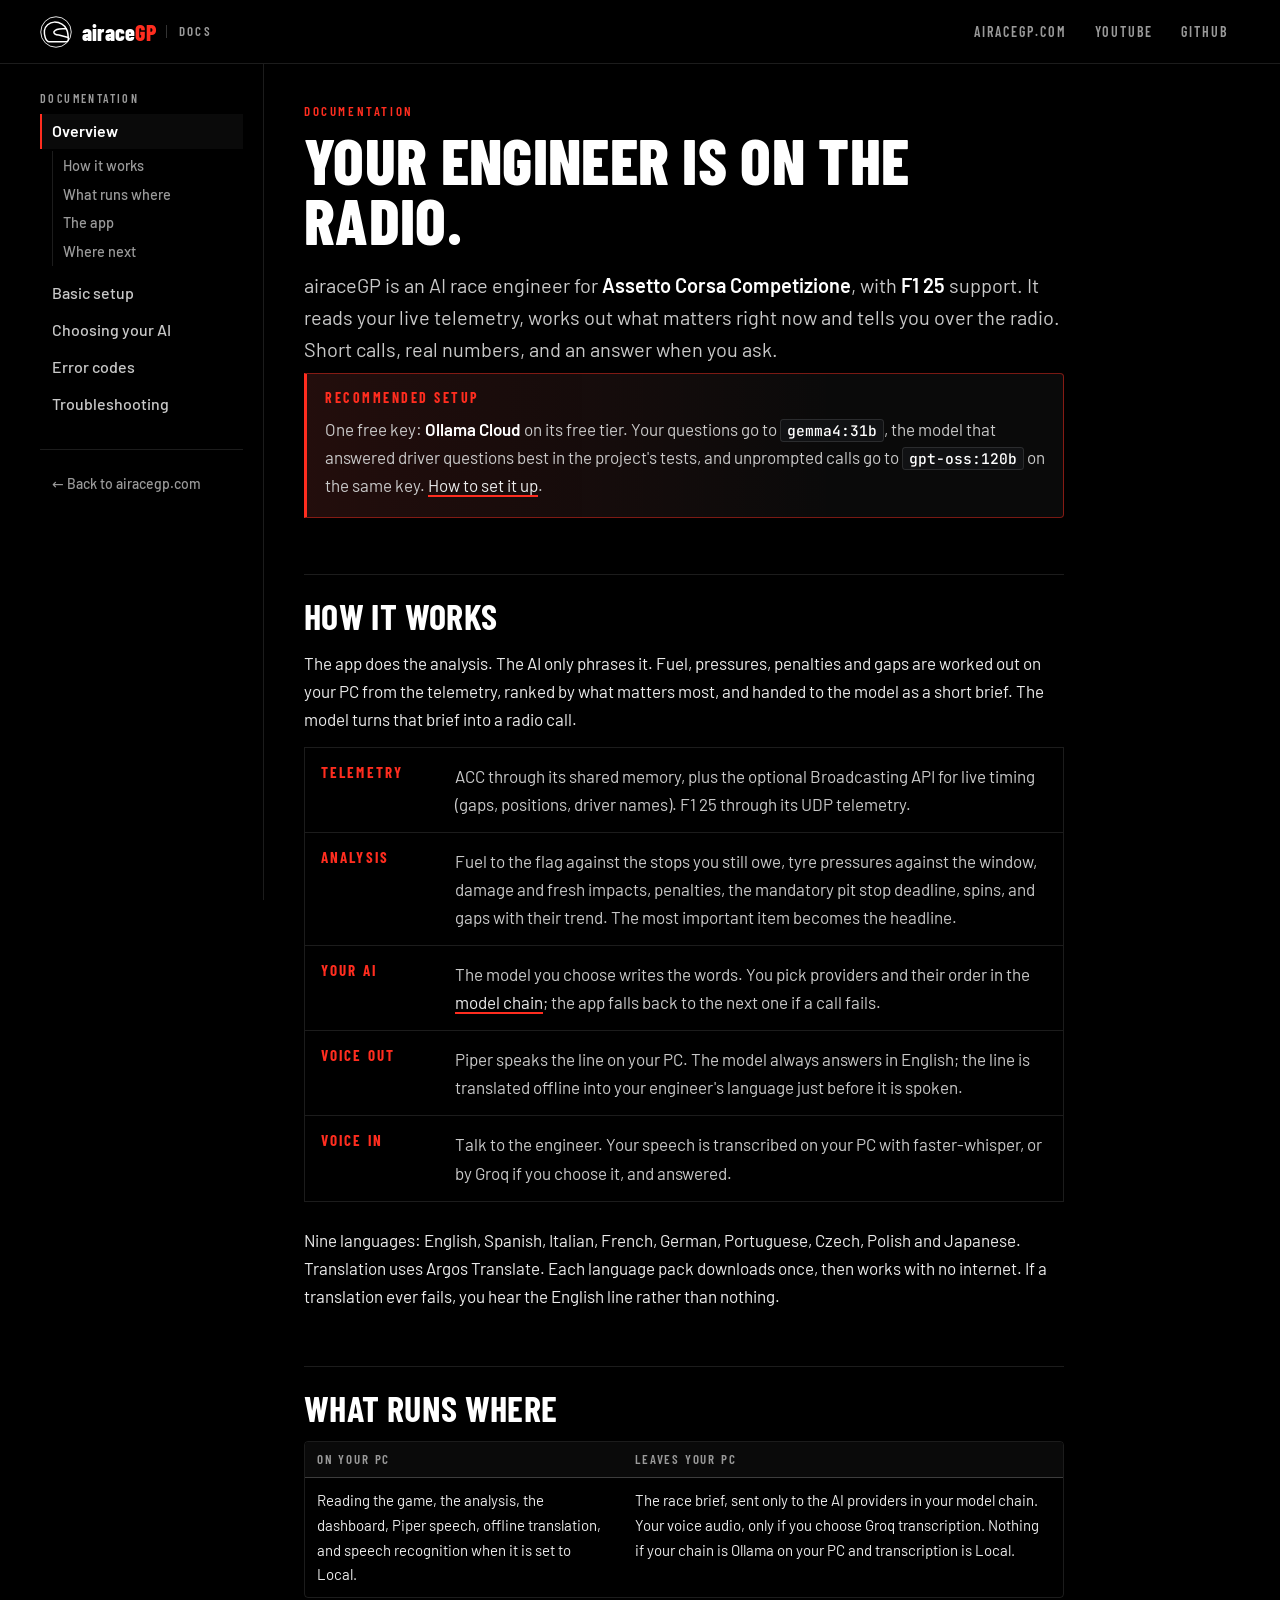
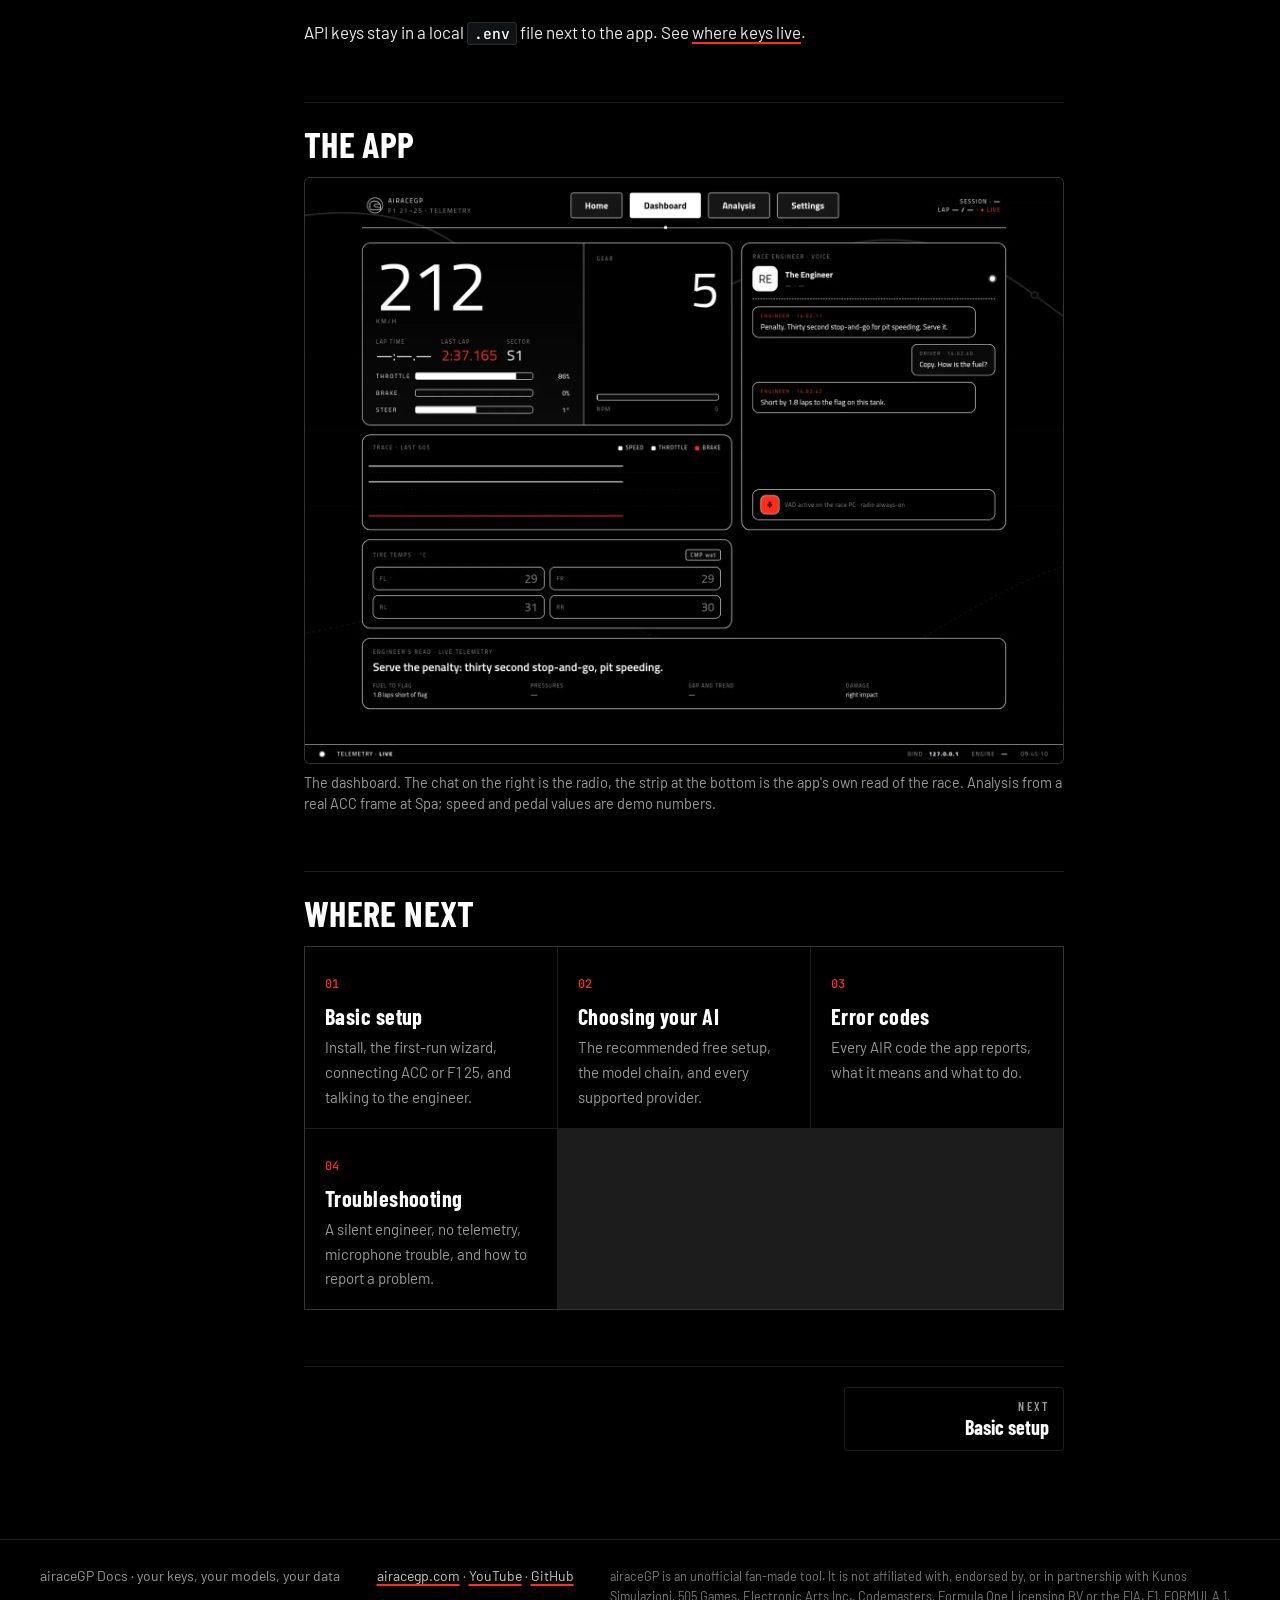
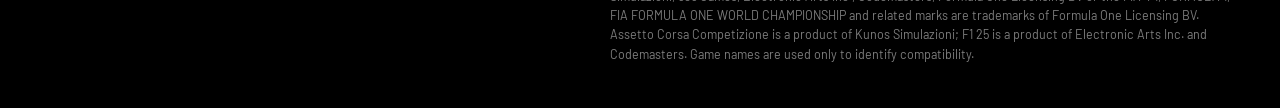
==== index.html @ 5d8c41ca "Docs v1: setup, choosing your AI, error codes, troubleshooting Replaces the 'docs are coming' placeh" ====
<!DOCTYPE html>
<html lang="en">
<head>
<meta charset="UTF-8" />
<meta name="viewport" content="width=device-width, initial-scale=1" />
<title>airaceGP Docs · Your AI race engineer</title>
<meta name="description" content="Documentation for airaceGP, the AI race engineer for Assetto Corsa Competizione and F1 25: setup, choosing your AI, error codes and troubleshooting." />
<link rel="canonical" href="https://docs.airacegp.com/" />
<meta name="theme-color" content="#000000" />
<meta property="og:type" content="website" />
<meta property="og:site_name" content="airaceGP Docs" />
<meta property="og:title" content="airaceGP Docs · Your AI race engineer" />
<meta property="og:description" content="Documentation for airaceGP, the AI race engineer for Assetto Corsa Competizione and F1 25: setup, choosing your AI, error codes and troubleshooting." />
<meta property="og:url" content="https://docs.airacegp.com/" />
<meta property="og:image" content="https://docs.airacegp.com/og-image.png" />
<meta name="twitter:card" content="summary_large_image" />
<link rel="icon" type="image/svg+xml" href="favicon.svg" />
<link rel="icon" type="image/png" sizes="48x48" href="favicon-48.png" />
<link rel="icon" href="favicon.ico" sizes="any" />
<link rel="apple-touch-icon" href="apple-touch-icon.png" />
<link rel="preload" href="fonts/barlow-400.woff2" as="font" type="font/woff2" crossorigin />
<link rel="preload" href="fonts/barlow-condensed-800.woff2" as="font" type="font/woff2" crossorigin />
<link rel="stylesheet" href="assets/docs.css" />
</head>
<body>
<a class="skip" href="#main">Skip to content</a>
<header class="top">
  <div class="top-in">
    <a class="brand" href="./" aria-label="airaceGP Docs, overview">
      <svg viewBox="0 0 512 512" aria-hidden="true" focusable="false">
        <circle cx="256" cy="256" r="244" fill="#000" stroke="#fff" stroke-width="14"/>
        <g fill="none" stroke="#fff" stroke-width="24" stroke-linecap="round" stroke-linejoin="round">
          <path d="M146,410 L420,410 C452,410 458,380 452,345 C448,300 446,240 419,205 C400,150 320,96 228,98 C150,100 78,160 70,235 C64,300 90,410 146,410 Z"/>
          <path d="M419,205 C360,200 250,200 224,250 C214,275 240,300 300,305 L452,345"/>
        </g>
      </svg>
      <span class="brand-name">airace<span>GP</span></span>
      <span class="brand-seg">Docs</span>
    </a>
    <nav class="top-links" aria-label="Site">
      <a href="https://airacegp.com/">airacegp.com</a>
      <a href="https://www.youtube.com/@pmech-yt">YouTube</a>
      <a href="https://github.com/nothing-gpu">GitHub</a>
    </nav>
    <button class="menu-btn" id="nav-toggle" type="button" aria-controls="side" aria-expanded="false">Menu</button>
  </div>
</header>

<div class="shell">
  <aside class="side" id="side">
    <nav aria-label="Documentation">
      <p class="side-label">Documentation</p>
      <ol>
        <li><a href="./" aria-current="page">Overview</a>
          <ol class="sub">
            <li><a href="#how-it-works">How it works</a></li>
            <li><a href="#what-runs-where">What runs where</a></li>
            <li><a href="#the-app">The app</a></li>
            <li><a href="#next">Where next</a></li>
          </ol>
        </li>
        <li><a href="setup.html">Basic setup</a></li>
        <li><a href="ai.html">Choosing your AI</a></li>
        <li><a href="errors.html">Error codes</a></li>
        <li><a href="troubleshooting.html">Troubleshooting</a></li>
      </ol>
    </nav>
    <div class="side-foot">
      <a href="https://airacegp.com/">&larr; Back to airacegp.com</a>
    </div>
  </aside>

  <main id="main">
  <article class="doc">

  <p class="kicker">Documentation</p>
  <h1>Your engineer is on the radio.</h1>
  <p class="lead">airaceGP is an AI race engineer for <strong>Assetto Corsa Competizione</strong>, with
  <strong>F1 25</strong> support. It reads your live telemetry, works out what matters right now and tells
  you over the radio. Short calls, real numbers, and an answer when you ask.</p>

  <div class="callout rec">
    <p class="callout-title">Recommended setup</p>
    <p>One free key: <strong>Ollama Cloud</strong> on its free tier. Your questions go to
    <code>gemma4:31b</code>, the model that answered driver questions best in the project's tests, and
    unprompted calls go to <code>gpt-oss:120b</code> on the same key.
    <a href="ai.html#recommended-setup">How to set it up</a>.</p>
  </div>

  <h2 id="how-it-works">How it works <a class="h-anchor" href="#how-it-works" aria-label="Link to this section">#</a></h2>
  <p>The app does the analysis. The AI only phrases it. Fuel, pressures, penalties and gaps are worked
  out on your PC from the telemetry, ranked by what matters most, and handed to the model as a short
  brief. The model turns that brief into a radio call.</p>
  <ol class="flow">
    <li><span class="k">Telemetry</span><p>ACC through its shared memory, plus the optional Broadcasting API
    for live timing (gaps, positions, driver names). F1 25 through its UDP telemetry.</p></li>
    <li><span class="k">Analysis</span><p>Fuel to the flag against the stops you still owe, tyre pressures
    against the window, damage and fresh impacts, penalties, the mandatory pit stop deadline, spins, and
    gaps with their trend. The most important item becomes the headline.</p></li>
    <li><span class="k">Your AI</span><p>The model you choose writes the words. You pick providers and their
    order in the <a href="ai.html#model-chain">model chain</a>; the app falls back to the next one if a call
    fails.</p></li>
    <li><span class="k">Voice out</span><p>Piper speaks the line on your PC. The model always answers in
    English; the line is translated offline into your engineer's language just before it is spoken.</p></li>
    <li><span class="k">Voice in</span><p>Talk to the engineer. Your speech is transcribed on your PC with
    faster-whisper, or by Groq if you choose it, and answered.</p></li>
  </ol>
  <p>Nine languages: English, Spanish, Italian, French, German, Portuguese, Czech, Polish and Japanese.
  Translation uses Argos Translate. Each language pack downloads once, then works with no internet. If a
  translation ever fails, you hear the English line rather than nothing.</p>

  <h2 id="what-runs-where">What runs where <a class="h-anchor" href="#what-runs-where" aria-label="Link to this section">#</a></h2>
  <div class="table-wrap"><table>
    <thead><tr><th>On your PC</th><th>Leaves your PC</th></tr></thead>
    <tbody><tr>
      <td>Reading the game, the analysis, the dashboard, Piper speech, offline translation, and speech
      recognition when it is set to Local.</td>
      <td>The race brief, sent only to the AI providers in your model chain. Your voice audio, only if you
      choose Groq transcription. Nothing if your chain is Ollama on your PC and transcription is Local.</td>
    </tr></tbody>
  </table></div>
  <p>API keys stay in a local <code>.env</code> file next to the app. See
  <a href="ai.html#keys">where keys live</a>.</p>

  <h2 id="the-app">The app <a class="h-anchor" href="#the-app" aria-label="Link to this section">#</a></h2>
  <figure>
    <img src="img/dashboard.webp" width="1600" height="1234" loading="lazy"
      alt="The airaceGP dashboard during an ACC race: speed 212 km/h in gear 5, last lap 2:37.165, tyre core temperatures on wet tyres, the engineer's chat with a penalty call and a fuel answer, and the Engineer's read strip: serve the penalty, 1.8 laps short of fuel to the flag, a right-side impact." />
    <figcaption>The dashboard. The chat on the right is the radio, the strip at the bottom is the app's own
    read of the race. Analysis from a real ACC frame at Spa; speed and pedal values are demo numbers.</figcaption>
  </figure>

  <h2 id="next">Where next <a class="h-anchor" href="#next" aria-label="Link to this section">#</a></h2>
  <div class="cards">
    <a class="card" href="setup.html"><span class="n">01</span><h3>Basic setup</h3><p>Install, the first-run wizard, connecting ACC or F1 25, and talking to the engineer.</p></a>
    <a class="card" href="ai.html"><span class="n">02</span><h3>Choosing your AI</h3><p>The recommended free setup, the model chain, and every supported provider.</p></a>
    <a class="card" href="errors.html"><span class="n">03</span><h3>Error codes</h3><p>Every AIR code the app reports, what it means and what to do.</p></a>
    <a class="card" href="troubleshooting.html"><span class="n">04</span><h3>Troubleshooting</h3><p>A silent engineer, no telemetry, microphone trouble, and how to report a problem.</p></a>
  </div>

  <nav class="pager" aria-label="Previous and next page">
    <a class="next" href="setup.html"><span class="d">Next</span><span class="t">Basic setup</span></a>
  </nav>
  </article>
  </main>
</div>

<footer class="foot">
  <div class="foot-in">
    <span>airaceGP Docs &middot; your keys, your models, your data</span>
    <span><a href="https://airacegp.com/">airacegp.com</a> &middot; <a href="https://www.youtube.com/@pmech-yt">YouTube</a> &middot; <a href="https://github.com/nothing-gpu">GitHub</a></span>
    <p class="legal">airaceGP is an unofficial fan-made tool. It is not affiliated with, endorsed by, or in partnership with
    Kunos Simulazioni, 505 Games, Electronic Arts Inc., Codemasters, Formula One Licensing BV or the FIA.
    F1, FORMULA 1, FIA FORMULA ONE WORLD CHAMPIONSHIP and related marks are trademarks of Formula One Licensing BV.
    Assetto Corsa Competizione is a product of Kunos Simulazioni; F1 25 is a product of Electronic Arts Inc. and Codemasters.
    Game names are used only to identify compatibility.</p>
  </div>
</footer>
<script src="assets/docs.js" defer></script>
</body>
</html>
---- assets/docs.css ----
/* airaceGP docs. OLED black, hairline panels, one racing red. */
/* Self-hosted (SIL OFL 1.1, licences in /fonts): no third-party requests. */
@font-face{font-family:"Barlow";font-style:normal;font-weight:400;font-display:swap;src:url(../fonts/barlow-400.woff2) format("woff2")}
@font-face{font-family:"Barlow";font-style:normal;font-weight:500;font-display:swap;src:url(../fonts/barlow-500.woff2) format("woff2")}
@font-face{font-family:"Barlow";font-style:normal;font-weight:600;font-display:swap;src:url(../fonts/barlow-600.woff2) format("woff2")}
@font-face{font-family:"Barlow Condensed";font-style:normal;font-weight:500;font-display:swap;src:url(../fonts/barlow-condensed-500.woff2) format("woff2")}
@font-face{font-family:"Barlow Condensed";font-style:normal;font-weight:600;font-display:swap;src:url(../fonts/barlow-condensed-600.woff2) format("woff2")}
@font-face{font-family:"Barlow Condensed";font-style:normal;font-weight:700;font-display:swap;src:url(../fonts/barlow-condensed-700.woff2) format("woff2")}
@font-face{font-family:"Barlow Condensed";font-style:normal;font-weight:800;font-display:swap;src:url(../fonts/barlow-condensed-800.woff2) format("woff2")}
@font-face{font-family:"JetBrains Mono";font-style:normal;font-weight:400 700;font-display:swap;src:url(../fonts/jetbrains-mono.woff2) format("woff2")}
:root{
  --bg:#000;
  --panel:#0a0a0a;
  --panel-2:#111214;
  --line:rgba(255,255,255,.11);
  --line-2:rgba(255,255,255,.2);
  --text:#ececec;
  --soft:#c9c9c9;
  --muted:#9a9a9a;
  --red:#ff2d1f;
  --red-soft:rgba(255,45,31,.1);
  --amber:#ffb020;
  --info:#8fb8ff;
  --disp:"Barlow Condensed","Arial Narrow",system-ui,sans-serif;
  --body:"Barlow",system-ui,-apple-system,"Segoe UI",sans-serif;
  --mono:"JetBrains Mono",ui-monospace,"SFMono-Regular",Consolas,monospace;
  --head:64px;
  --side:264px;
  --gutter:clamp(16px,4vw,40px);
  --measure:760px;
}
*,*::before,*::after{box-sizing:border-box}
*{margin:0;padding:0}
html{scroll-padding-top:calc(var(--head) + 16px);-webkit-text-size-adjust:100%}
body{background:var(--bg);color:var(--text);font:400 17px/1.65 var(--body);-webkit-font-smoothing:antialiased;min-height:100dvh;display:flex;flex-direction:column}
img,svg{display:block;max-width:100%}
a{color:var(--text);text-decoration-color:var(--red);text-decoration-thickness:1.5px;text-underline-offset:3px}
a:hover{color:#fff;text-decoration-color:#fff}
:where(a,button,summary,[tabindex]):focus-visible{outline:2px solid var(--red);outline-offset:3px;border-radius:2px}
.skip{position:absolute;left:12px;top:-80px;z-index:100;background:var(--red);color:#000;padding:10px 14px;font:700 14px var(--body);text-decoration:none}
.skip:focus{top:12px}

/* ---------- header ---------- */
.top{position:sticky;top:0;z-index:50;height:var(--head);background:rgba(0,0,0,.92);backdrop-filter:blur(8px);border-bottom:1px solid var(--line)}
.top-in{height:100%;display:flex;align-items:center;gap:16px;padding:0 var(--gutter)}
.brand{display:flex;align-items:center;gap:10px;text-decoration:none;color:#fff;flex:none}
.brand svg{width:32px;height:32px}
.brand-name{font:800 22px/1 var(--disp);letter-spacing:.01em}
.brand-name span{color:var(--red)}
.brand-seg{font:600 13px/1 var(--disp);letter-spacing:.18em;text-transform:uppercase;color:var(--muted);padding-left:12px;border-left:1px solid var(--line-2)}
.top-links{margin-left:auto;display:flex;align-items:center;gap:4px}
.top-links a{font:600 14px/1 var(--disp);letter-spacing:.14em;text-transform:uppercase;text-decoration:none;color:var(--muted);padding:10px 12px}
.top-links a:hover{color:#fff}
.menu-btn{display:none;margin-left:auto;min-height:44px;min-width:44px;padding:0 14px;background:none;border:1px solid var(--line-2);color:#fff;font:700 14px/1 var(--disp);letter-spacing:.16em;text-transform:uppercase;cursor:pointer}
.menu-btn[aria-expanded="true"]{border-color:var(--red)}

/* ---------- layout ---------- */
.shell{flex:1;display:grid;grid-template-columns:var(--side) minmax(0,1fr);width:100%;max-width:1440px;margin:0 auto}
.side{position:sticky;top:var(--head);align-self:start;min-height:calc(100dvh - var(--head));max-height:calc(100dvh - var(--head));overflow-y:auto;padding:28px 20px 40px var(--gutter);border-right:1px solid var(--line)}
.side-label{font:600 12px/1 var(--disp);letter-spacing:.2em;text-transform:uppercase;color:var(--muted);margin:0 0 10px}
.side ol,.side ul{list-style:none}
.side > nav > ol > li{margin-bottom:2px}
.side a{display:block;text-decoration:none;color:var(--soft);padding:7px 10px;border-left:2px solid transparent;font:500 16px/1.3 var(--body)}
.side a:hover{color:#fff;background:var(--panel-2)}
.side a[aria-current="page"]{color:#fff;border-left-color:var(--red);background:var(--panel);font-weight:600}
.side .sub{margin:2px 0 10px 12px;border-left:1px solid var(--line)}
.side .sub a{font-size:14.5px;color:var(--muted);padding:5px 10px;border-left:0}
.side .sub a:hover{color:#fff;background:none}
.side-foot{margin-top:28px;padding-top:18px;border-top:1px solid var(--line)}
.side-foot a{font-size:14px;color:var(--muted)}

main{min-width:0;padding:40px var(--gutter) 88px}
.doc{max-width:var(--measure)}
.doc.wide{max-width:960px}

@media (max-width:960px){
  .shell{grid-template-columns:minmax(0,1fr)}
  .menu-btn{display:inline-flex;align-items:center}
  .top-links{display:none}
  .side{display:none;position:fixed;top:var(--head);left:0;right:0;bottom:0;max-height:none;z-index:40;background:#000;border-right:0;padding:20px var(--gutter) 40px}
  .side.open{display:block}
  .side a{font-size:18px;padding:11px 10px}
  .side .sub a{font-size:16px;padding:8px 10px}
  body.menu-open{overflow:hidden}
}

/* ---------- type ---------- */
.kicker{font:600 13px/1.2 var(--disp);letter-spacing:.2em;text-transform:uppercase;color:var(--red);margin-bottom:10px}
h1{font:800 clamp(40px,6vw,64px)/.95 var(--disp);text-transform:uppercase;letter-spacing:.005em;color:#fff;margin-bottom:18px;overflow-wrap:anywhere}
h2{font:700 clamp(28px,3.4vw,36px)/1.05 var(--disp);text-transform:uppercase;letter-spacing:.01em;color:#fff;margin:56px 0 14px;padding-top:22px;border-top:1px solid var(--line)}
h3{font:700 22px/1.2 var(--disp);letter-spacing:.02em;color:#fff;margin:32px 0 8px}
h4{font:600 17px/1.3 var(--body);color:#fff;margin:22px 0 6px}
.lead{font-size:clamp(18px,1.8vw,20px);line-height:1.6;color:var(--soft);margin-bottom:8px}
p{margin:0 0 14px}
.doc ul,.doc ol{margin:0 0 16px 1.3em}
.doc li{margin:0 0 6px;padding-left:2px}
.doc li::marker{color:var(--muted)}
strong,b{color:#fff;font-weight:600}
code{font:500 .86em/1.4 var(--mono);background:var(--panel-2);border:1px solid var(--line);padding:1px 6px;border-radius:3px;color:#fff;overflow-wrap:anywhere}
kbd{font:500 .84em var(--mono);border:1px solid var(--line-2);border-bottom-width:2px;padding:0 5px;border-radius:3px}
.path{font-family:var(--mono);font-size:.9em;color:#fff;overflow-wrap:anywhere}
.muted{color:var(--muted)}
hr{border:0;border-top:1px solid var(--line);margin:32px 0}
.h-anchor{margin-left:.3em;color:var(--muted);text-decoration:none;opacity:0;font-weight:400}
h2:hover .h-anchor,h3:hover .h-anchor,.h-anchor:focus{opacity:1}

/* ---------- code blocks ---------- */
.code{position:relative;margin:0 0 18px;border:1px solid var(--line);background:var(--panel);border-radius:4px}
.code-head{display:flex;align-items:center;justify-content:space-between;gap:10px;padding:6px 6px 6px 14px;border-bottom:1px solid var(--line);font:600 12px/1 var(--disp);letter-spacing:.18em;text-transform:uppercase;color:var(--muted)}
.code pre{margin:0;padding:14px 16px;overflow-x:auto;font:400 14px/1.6 var(--mono);color:#f2f2f2;tab-size:2}
.code pre code{background:none;border:0;padding:0;font:inherit;overflow-wrap:normal;white-space:pre}
.copy{font:600 12px/1 var(--disp);letter-spacing:.16em;text-transform:uppercase;color:var(--soft);background:none;border:1px solid var(--line-2);padding:7px 10px;cursor:pointer;min-height:30px;border-radius:3px}
.copy:hover{color:#fff;border-color:#fff}
.copy.done{color:#000;background:#fff;border-color:#fff}
.code .c{color:var(--muted)}

/* ---------- callouts ---------- */
.callout{border:1px solid var(--line-2);border-left:3px solid var(--muted);background:var(--panel);padding:16px 18px 4px;margin:0 0 22px;border-radius:0 4px 4px 0}
.callout-title{font:700 14px/1.2 var(--disp);letter-spacing:.18em;text-transform:uppercase;color:#fff;margin-bottom:8px;display:flex;align-items:center;gap:10px;flex-wrap:wrap}
.callout.rec{border-color:rgba(255,45,31,.45);border-left-color:var(--red);background:linear-gradient(90deg,var(--red-soft),transparent 70%),var(--panel)}
.callout.rec .callout-title{color:var(--red)}
.callout.warn{border-left-color:var(--amber)}
.callout.warn .callout-title{color:var(--amber)}
.callout.note .callout-title{color:var(--soft)}
.callout p,.callout li{color:var(--soft)}
.callout ol,.callout ul{margin-bottom:12px}
.badge{display:inline-block;font:600 12px/1 var(--disp);letter-spacing:.14em;text-transform:uppercase;padding:5px 8px;border:1px solid currentColor;border-radius:3px;white-space:nowrap}
.rec-model{font:700 clamp(22px,3vw,28px)/1.15 var(--disp);letter-spacing:.02em;color:#fff;margin:2px 0 10px}
.rec-model code{font-size:.72em;vertical-align:.12em}

/* ---------- figures ---------- */
figure{margin:8px 0 26px}
figure img{width:100%;height:auto;border:1px solid var(--line-2);border-radius:6px;background:#000}
figure.narrow img{max-width:520px}
figure.phone img{max-width:300px}
figcaption{font-size:14.5px;line-height:1.5;color:var(--muted);margin-top:8px}
.shots{display:grid;grid-template-columns:repeat(auto-fit,minmax(min(100%,300px),1fr));gap:18px;margin:8px 0 26px}
.shots figure{margin:0}

/* ---------- tables ---------- */
.table-wrap{overflow-x:auto;margin:0 0 20px;border:1px solid var(--line);border-radius:4px}
table{border-collapse:collapse;width:100%;font-size:15px;min-width:560px}
th,td{text-align:left;vertical-align:top;padding:10px 12px;border-bottom:1px solid var(--line)}
th{font:600 13px/1.2 var(--disp);letter-spacing:.14em;text-transform:uppercase;color:var(--muted);background:var(--panel)}
tr:last-child td{border-bottom:0}
td code{white-space:nowrap}

/* ---------- steps ---------- */
.steps{counter-reset:s;list-style:none;margin:0 0 20px!important}
.steps > li{counter-increment:s;position:relative;padding:0 0 4px 44px!important;margin:0 0 14px!important}
.steps > li::before{content:counter(s,decimal-leading-zero);position:absolute;left:0;top:1px;font:700 15px/1.6 var(--mono);color:var(--red)}

/* ---------- cards ---------- */
.cards{display:grid;grid-template-columns:repeat(auto-fit,minmax(min(100%,230px),1fr));gap:1px;background:var(--line);border:1px solid var(--line);margin:8px 0 24px}
.card{display:block;background:#000;padding:20px 20px 18px;text-decoration:none;color:var(--soft)}
.card:hover{background:var(--panel)}
.card .n{font:500 12px var(--mono);color:var(--red)}
.card h3{margin:8px 0 6px;font-size:22px}
.card p{font-size:15px;margin:0;color:var(--muted)}

/* ---------- flow ---------- */
.flow{list-style:none;margin:6px 0 24px!important;border:1px solid var(--line)}
.flow li{display:grid;grid-template-columns:minmax(92px,120px) minmax(0,1fr);gap:14px;padding:14px 16px!important;margin:0!important;border-bottom:1px solid var(--line)}
.flow li:last-child{border-bottom:0}
.flow .k{font:700 15px/1.4 var(--disp);letter-spacing:.14em;text-transform:uppercase;color:var(--red)}
.flow p{margin:0;color:var(--soft)}

/* ---------- FAQ ---------- */
.faq details{border-top:1px solid var(--line)}
.faq details:last-of-type{border-bottom:1px solid var(--line)}
.faq summary{cursor:pointer;list-style:none;padding:16px 36px 16px 0;position:relative;font:600 18px/1.35 var(--body);color:#fff}
.faq summary::-webkit-details-marker{display:none}
.faq summary::after{content:"+";position:absolute;right:4px;top:12px;font:400 24px/1 var(--mono);color:var(--red)}
.faq details[open] summary::after{content:"\2212"}
.faq .a{padding:0 0 12px}

/* ---------- error codes ---------- */
.doc .areas{display:flex;flex-wrap:wrap;gap:8px;margin:6px 0 10px;list-style:none;padding:0}
.doc .areas li{margin:0;padding:0}
.areas a{display:inline-flex;align-items:center;gap:8px;min-height:40px;padding:0 12px;border:1px solid var(--line-2);border-radius:3px;text-decoration:none;font:600 14px/1 var(--disp);letter-spacing:.12em;text-transform:uppercase;color:var(--soft)}
.areas a:hover{border-color:#fff;color:#fff}
.areas .r{font:500 12px var(--mono);letter-spacing:0;color:var(--muted)}
.codes-index{display:flex;flex-wrap:wrap;gap:6px;margin:10px 0 8px}
.codes-index a{font:500 13px/1 var(--mono);text-decoration:none;color:var(--muted);padding:7px 8px;border:1px solid var(--line);border-radius:3px}
.codes-index a:hover{color:#fff;border-color:var(--line-2)}
.err{border:1px solid var(--line);background:var(--panel);border-radius:4px;padding:18px 20px 6px;margin:0 0 14px;scroll-margin-top:calc(var(--head) + 16px)}
.err:target{border-color:var(--red);box-shadow:0 0 0 1px var(--red)}
.err-head{display:flex;align-items:baseline;gap:10px 14px;flex-wrap:wrap;margin-bottom:10px}
.err-code{font:700 15px/1 var(--mono);color:var(--red);text-decoration:none;letter-spacing:.02em}
.err-code:hover{color:#fff}
.err h3{margin:0;font-size:22px;flex:1 1 220px}
.lvl{font:600 12px/1 var(--disp);letter-spacing:.16em;text-transform:uppercase;padding:5px 8px;border:1px solid;border-radius:3px}
.lvl.error{color:var(--red)}
.lvl.warn{color:var(--amber)}
.lvl.info{color:var(--info)}
.err dl{display:grid;grid-template-columns:minmax(0,1fr);gap:2px 0;margin:0}
.err dt{font:600 12px/1.2 var(--disp);letter-spacing:.18em;text-transform:uppercase;color:var(--muted);margin-top:6px}
.err dd{margin:2px 0 10px;color:var(--soft)}
.err dd.fix{color:#fff}
.gen-note{font-size:14px;color:var(--muted)}

/* ---------- footer ---------- */
.foot{border-top:1px solid var(--line);padding:24px var(--gutter) 30px;font-size:14px;color:var(--muted)}
.foot-in{max-width:1440px;margin:0 auto;display:flex;flex-wrap:wrap;gap:12px 28px;align-items:baseline;justify-content:space-between}
.foot a{color:var(--soft)}
.foot .legal{flex-basis:100%;font-size:12.5px;line-height:1.55;max-width:90ch;color:#7d7d7d}
.pager{display:flex;justify-content:space-between;gap:12px;flex-wrap:wrap;margin-top:56px;padding-top:20px;border-top:1px solid var(--line)}
.pager a{display:flex;flex-direction:column;gap:4px;text-decoration:none;padding:12px 14px;border:1px solid var(--line);min-width:min(100%,220px);border-radius:3px}
.pager a:hover{border-color:var(--line-2);background:var(--panel)}
.pager .d{font:600 12px/1 var(--disp);letter-spacing:.18em;text-transform:uppercase;color:var(--muted)}
.pager .t{font:700 20px/1.1 var(--disp);color:#fff}
.pager .next{margin-left:auto;text-align:right}

@media (max-width:560px){
  body{font-size:16.5px}
  .brand-seg{display:none}
  .flow li{grid-template-columns:minmax(0,1fr);gap:4px}
  h2{margin-top:44px}
  .err{padding:16px 14px 4px}
}
@media (prefers-reduced-motion:reduce){*{transition:none!important;animation:none!important}}
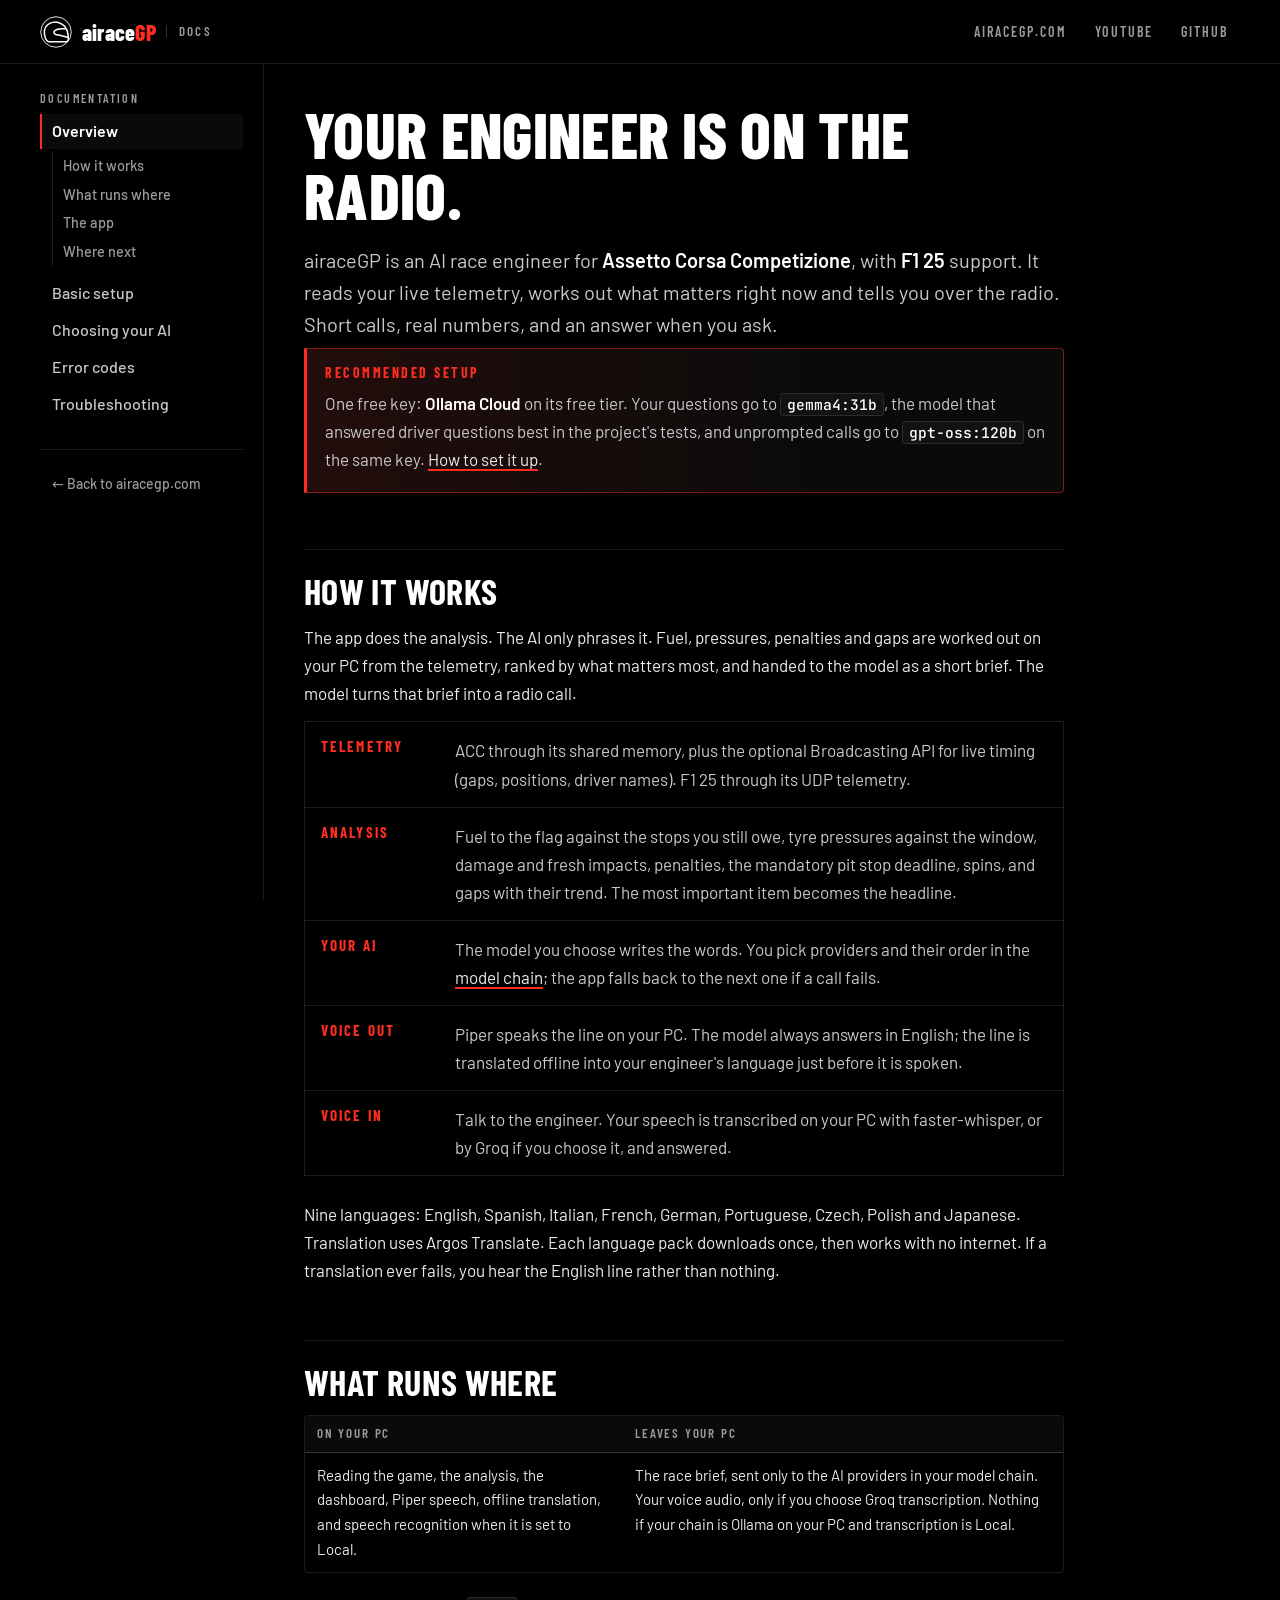
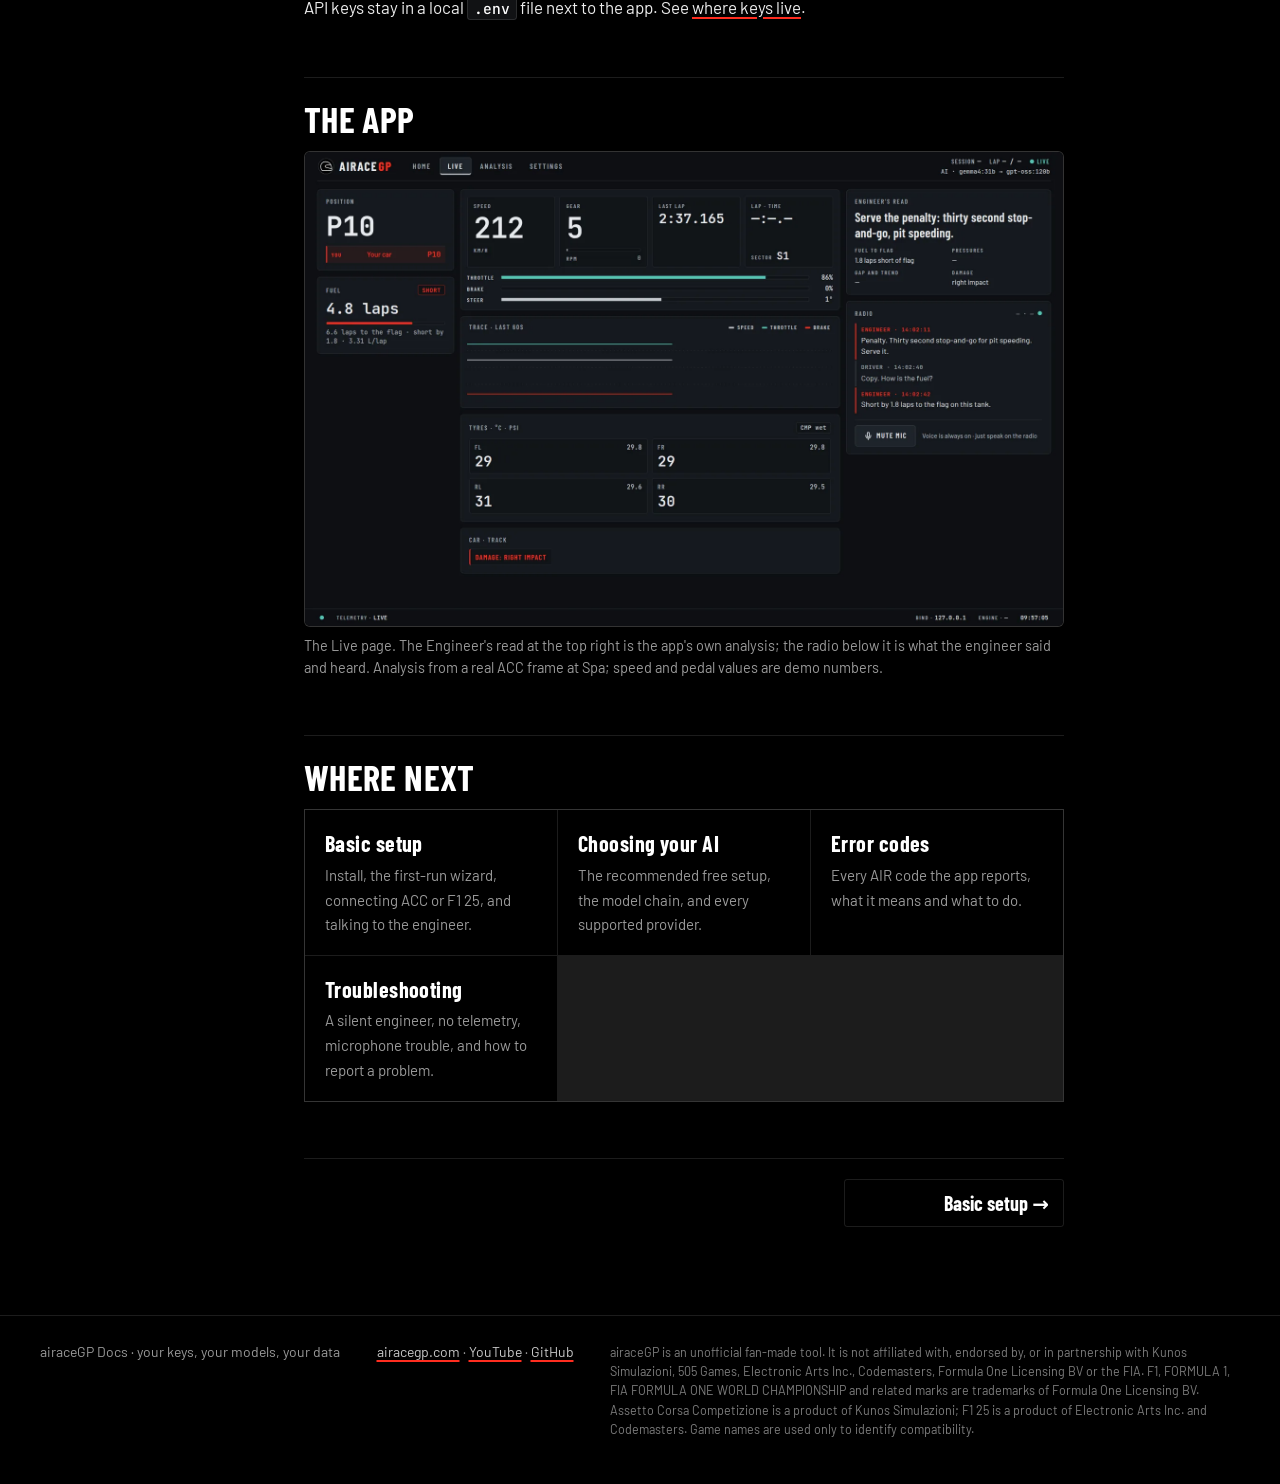
==== commit ed653151: "Docs: drop eyebrow labels; re-shoot the reskinned app - No kicker above any h1, no numbers above car" ====
--- a/index.html
+++ b/index.html
@@ -73,7 +73,6 @@
   <main id="main">
   <article class="doc">
 
-  <p class="kicker">Documentation</p>
   <h1>Your engineer is on the radio.</h1>
   <p class="lead">airaceGP is an AI race engineer for <strong>Assetto Corsa Competizione</strong>, with
   <strong>F1 25</strong> support. It reads your live telemetry, works out what matters right now and tells
@@ -124,22 +123,23 @@
 
   <h2 id="the-app">The app <a class="h-anchor" href="#the-app" aria-label="Link to this section">#</a></h2>
   <figure>
-    <img src="img/dashboard.webp" width="1600" height="1234" loading="lazy"
-      alt="The airaceGP dashboard during an ACC race: speed 212 km/h in gear 5, last lap 2:37.165, tyre core temperatures on wet tyres, the engineer's chat with a penalty call and a fuel answer, and the Engineer's read strip: serve the penalty, 1.8 laps short of fuel to the flag, a right-side impact." />
-    <figcaption>The dashboard. The chat on the right is the radio, the strip at the bottom is the app's own
-    read of the race. Analysis from a real ACC frame at Spa; speed and pedal values are demo numbers.</figcaption>
+    <img src="img/dashboard.webp" width="1600" height="1000" loading="lazy"
+      alt="The airaceGP Live page during an ACC race: position P10; fuel 4.8 laps, marked short; speed 212 km/h in gear 5, last lap 2:37.165; tyre temperatures and pressures on wet tyres; a damage flag for a right-side impact; the Engineer's read (serve the penalty, 1.8 laps short of fuel to the flag, right impact); and the radio chat with a penalty call and a fuel answer." />
+    <figcaption>The Live page. The Engineer's read at the top right is the app's own analysis; the radio
+    below it is what the engineer said and heard. Analysis from a real ACC frame at Spa; speed and pedal
+    values are demo numbers.</figcaption>
   </figure>
 
   <h2 id="next">Where next <a class="h-anchor" href="#next" aria-label="Link to this section">#</a></h2>
   <div class="cards">
-    <a class="card" href="setup.html"><span class="n">01</span><h3>Basic setup</h3><p>Install, the first-run wizard, connecting ACC or F1 25, and talking to the engineer.</p></a>
-    <a class="card" href="ai.html"><span class="n">02</span><h3>Choosing your AI</h3><p>The recommended free setup, the model chain, and every supported provider.</p></a>
-    <a class="card" href="errors.html"><span class="n">03</span><h3>Error codes</h3><p>Every AIR code the app reports, what it means and what to do.</p></a>
-    <a class="card" href="troubleshooting.html"><span class="n">04</span><h3>Troubleshooting</h3><p>A silent engineer, no telemetry, microphone trouble, and how to report a problem.</p></a>
+    <a class="card" href="setup.html"><h3>Basic setup</h3><p>Install, the first-run wizard, connecting ACC or F1 25, and talking to the engineer.</p></a>
+    <a class="card" href="ai.html"><h3>Choosing your AI</h3><p>The recommended free setup, the model chain, and every supported provider.</p></a>
+    <a class="card" href="errors.html"><h3>Error codes</h3><p>Every AIR code the app reports, what it means and what to do.</p></a>
+    <a class="card" href="troubleshooting.html"><h3>Troubleshooting</h3><p>A silent engineer, no telemetry, microphone trouble, and how to report a problem.</p></a>
   </div>
 
   <nav class="pager" aria-label="Previous and next page">
-    <a class="next" href="setup.html"><span class="d">Next</span><span class="t">Basic setup</span></a>
+    <a class="next" href="setup.html" aria-label="Next: Basic setup"><span class="t">Basic setup &rarr;</span></a>
   </nav>
   </article>
   </main>
--- a/assets/docs.css
+++ b/assets/docs.css
@@ -85,7 +85,6 @@
 }
 
 /* ---------- type ---------- */
-.kicker{font:600 13px/1.2 var(--disp);letter-spacing:.2em;text-transform:uppercase;color:var(--red);margin-bottom:10px}
 h1{font:800 clamp(40px,6vw,64px)/.95 var(--disp);text-transform:uppercase;letter-spacing:.005em;color:#fff;margin-bottom:18px;overflow-wrap:anywhere}
 h2{font:700 clamp(28px,3.4vw,36px)/1.05 var(--disp);text-transform:uppercase;letter-spacing:.01em;color:#fff;margin:56px 0 14px;padding-top:22px;border-top:1px solid var(--line)}
 h3{font:700 22px/1.2 var(--disp);letter-spacing:.02em;color:#fff;margin:32px 0 8px}
@@ -154,8 +153,7 @@
 .cards{display:grid;grid-template-columns:repeat(auto-fit,minmax(min(100%,230px),1fr));gap:1px;background:var(--line);border:1px solid var(--line);margin:8px 0 24px}
 .card{display:block;background:#000;padding:20px 20px 18px;text-decoration:none;color:var(--soft)}
 .card:hover{background:var(--panel)}
-.card .n{font:500 12px var(--mono);color:var(--red)}
-.card h3{margin:8px 0 6px;font-size:22px}
+.card h3{margin:0 0 6px;font-size:22px}
 .card p{font-size:15px;margin:0;color:var(--muted)}
 
 /* ---------- flow ---------- */
@@ -205,9 +203,8 @@
 .foot a{color:var(--soft)}
 .foot .legal{flex-basis:100%;font-size:12.5px;line-height:1.55;max-width:90ch;color:#7d7d7d}
 .pager{display:flex;justify-content:space-between;gap:12px;flex-wrap:wrap;margin-top:56px;padding-top:20px;border-top:1px solid var(--line)}
-.pager a{display:flex;flex-direction:column;gap:4px;text-decoration:none;padding:12px 14px;border:1px solid var(--line);min-width:min(100%,220px);border-radius:3px}
+.pager a{display:flex;flex-direction:column;justify-content:center;gap:4px;text-decoration:none;padding:12px 14px;border:1px solid var(--line);min-width:min(100%,220px);border-radius:3px}
 .pager a:hover{border-color:var(--line-2);background:var(--panel)}
-.pager .d{font:600 12px/1 var(--disp);letter-spacing:.18em;text-transform:uppercase;color:var(--muted)}
 .pager .t{font:700 20px/1.1 var(--disp);color:#fff}
 .pager .next{margin-left:auto;text-align:right}
 
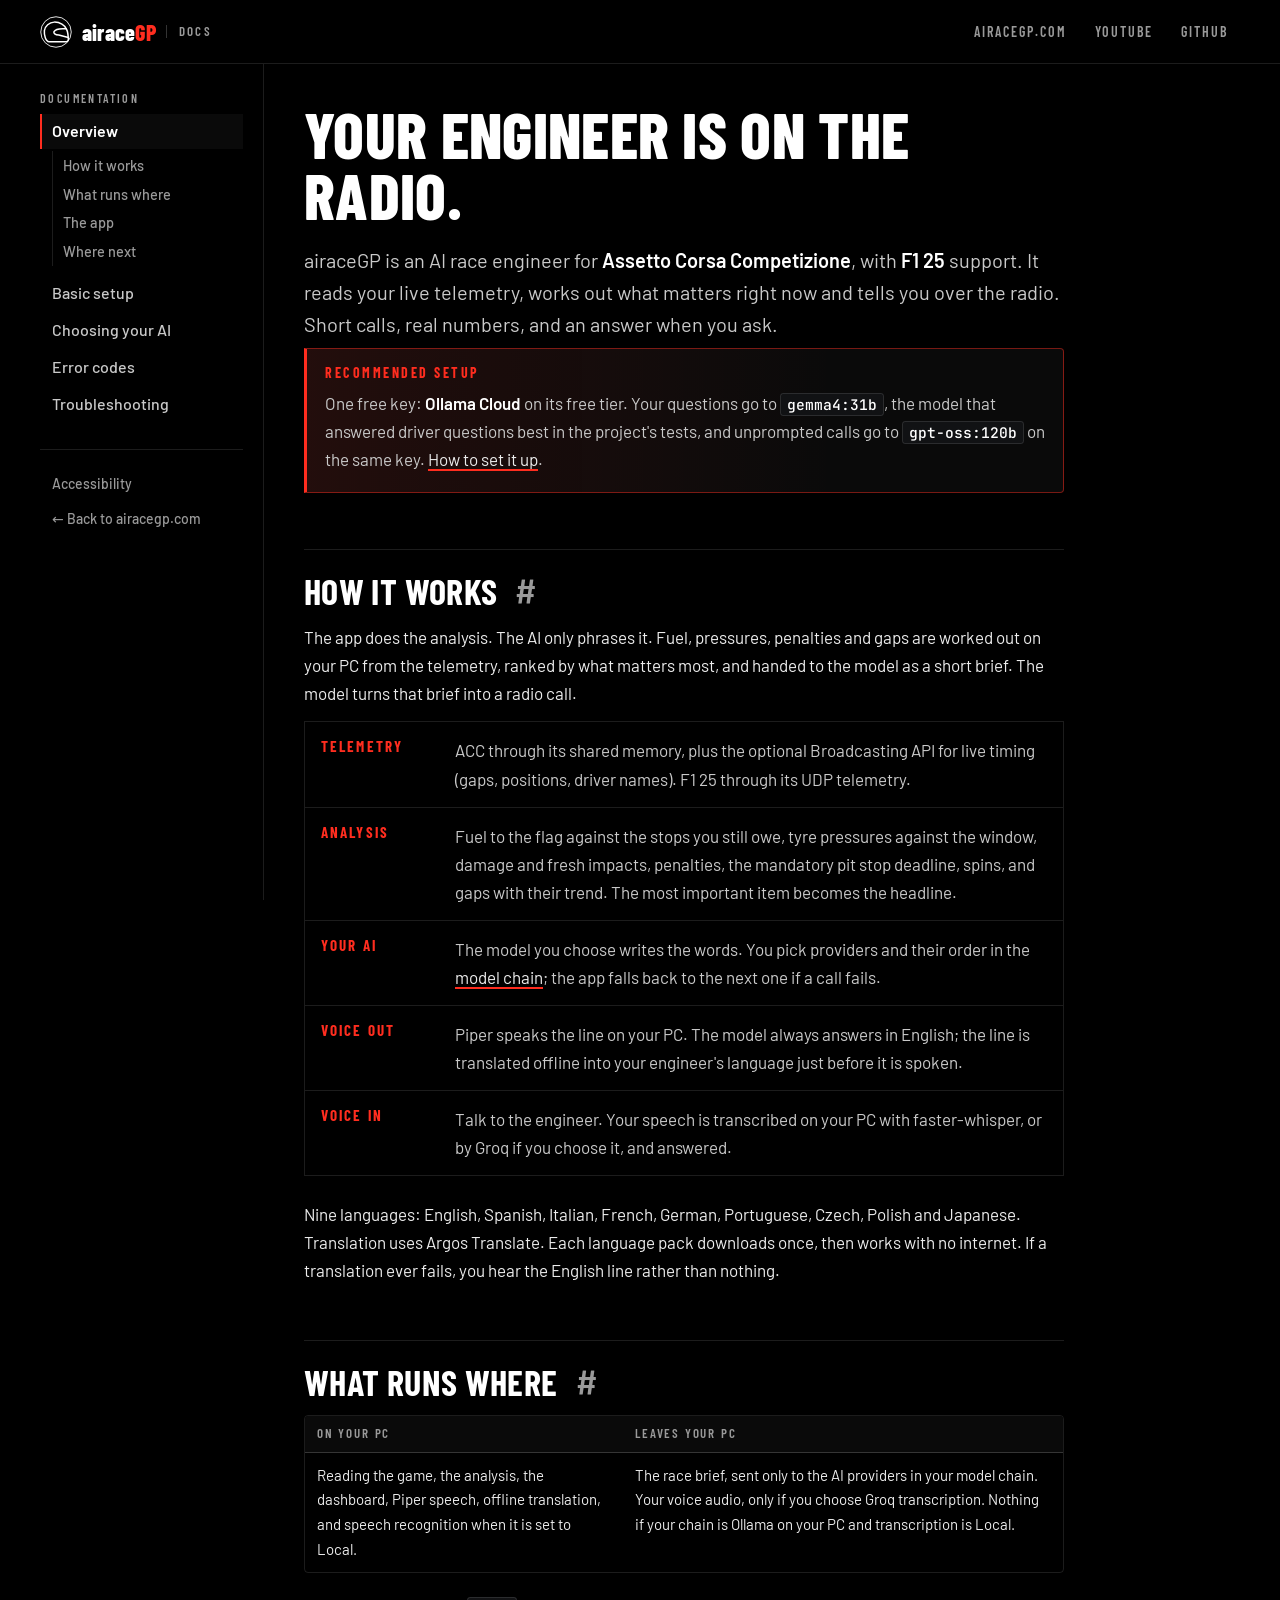
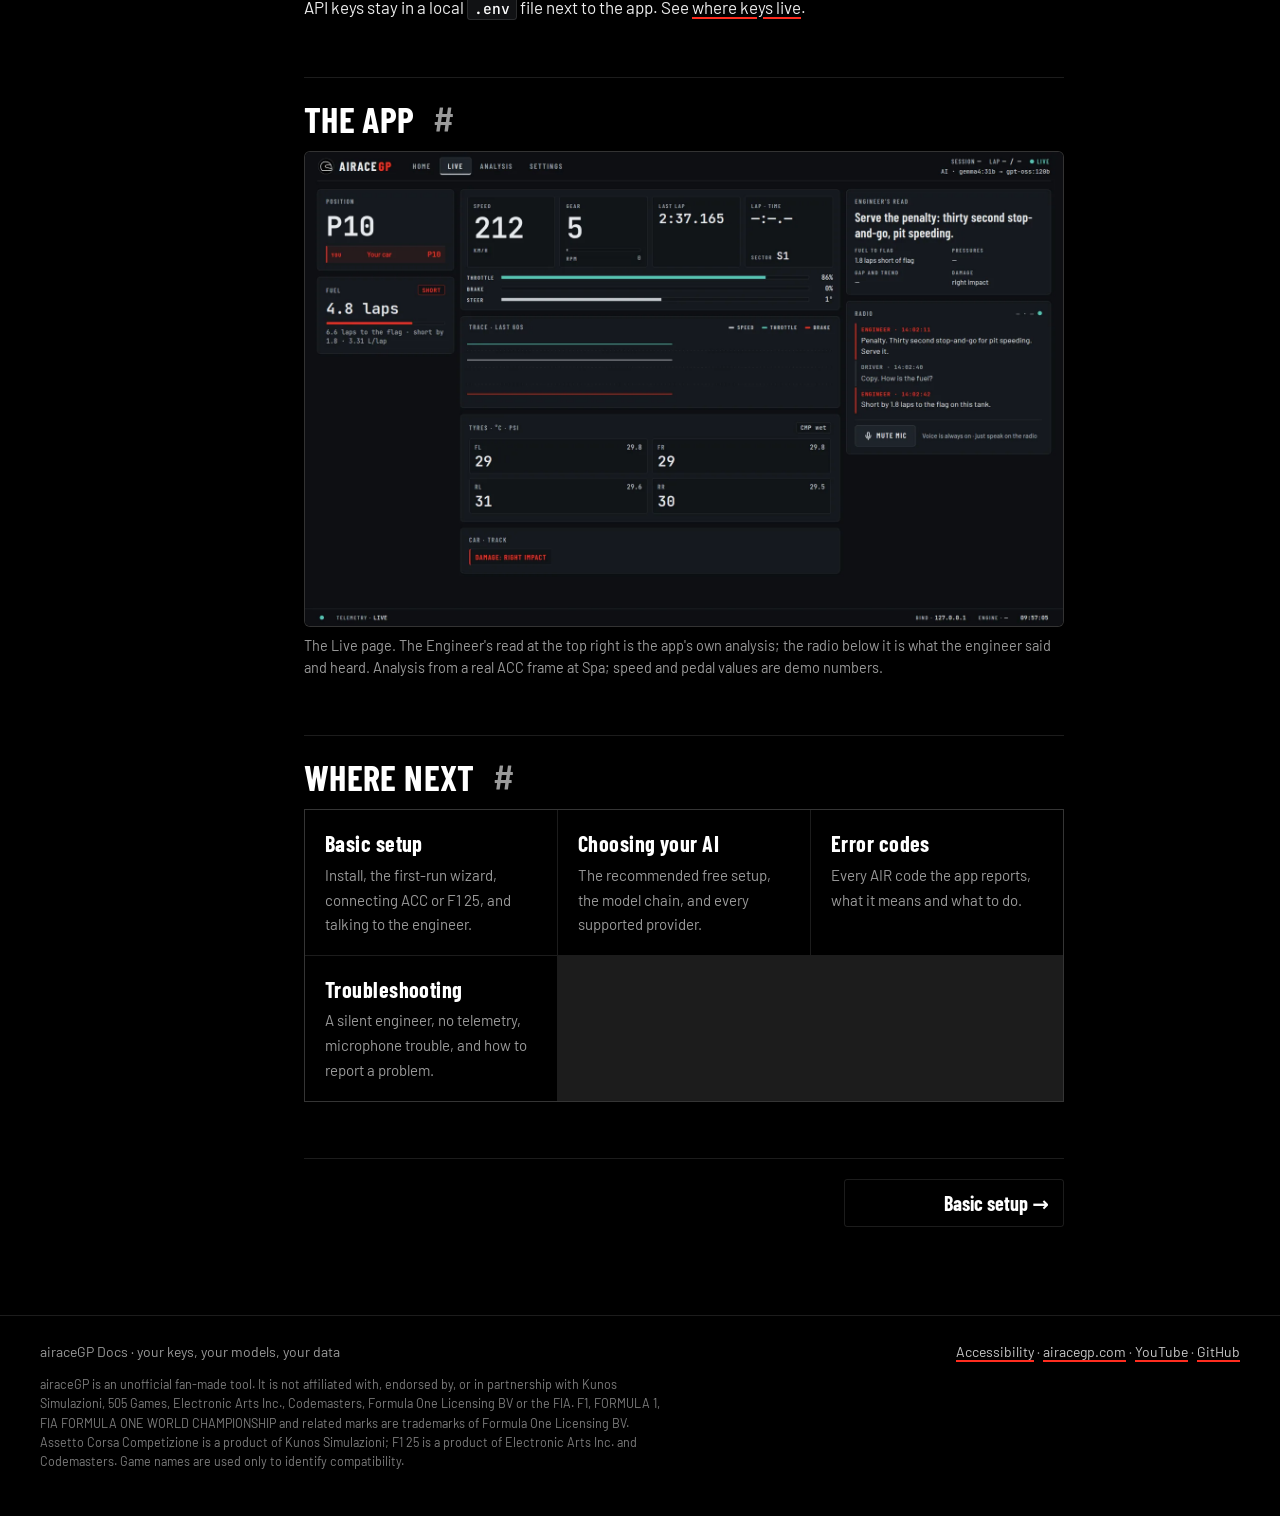
==== commit 7df89c45: "Docs: meet WCAG 2.1 AA and publish an accessibility statement - accessibility.html: status, method, " ====
--- a/index.html
+++ b/index.html
@@ -66,6 +66,7 @@
       </ol>
     </nav>
     <div class="side-foot">
+      <a href="accessibility.html">Accessibility</a>
       <a href="https://airacegp.com/">&larr; Back to airacegp.com</a>
     </div>
   </aside>
@@ -86,7 +87,7 @@
     <a href="ai.html#recommended-setup">How to set it up</a>.</p>
   </div>
 
-  <h2 id="how-it-works">How it works <a class="h-anchor" href="#how-it-works" aria-label="Link to this section">#</a></h2>
+  <h2 id="how-it-works">How it works <a class="h-anchor" href="#how-it-works" aria-label="Link to section: How it works">#</a></h2>
   <p>The app does the analysis. The AI only phrases it. Fuel, pressures, penalties and gaps are worked
   out on your PC from the telemetry, ranked by what matters most, and handed to the model as a short
   brief. The model turns that brief into a radio call.</p>
@@ -108,7 +109,7 @@
   Translation uses Argos Translate. Each language pack downloads once, then works with no internet. If a
   translation ever fails, you hear the English line rather than nothing.</p>
 
-  <h2 id="what-runs-where">What runs where <a class="h-anchor" href="#what-runs-where" aria-label="Link to this section">#</a></h2>
+  <h2 id="what-runs-where">What runs where <a class="h-anchor" href="#what-runs-where" aria-label="Link to section: What runs where">#</a></h2>
   <div class="table-wrap"><table>
     <thead><tr><th>On your PC</th><th>Leaves your PC</th></tr></thead>
     <tbody><tr>
@@ -121,7 +122,7 @@
   <p>API keys stay in a local <code>.env</code> file next to the app. See
   <a href="ai.html#keys">where keys live</a>.</p>
 
-  <h2 id="the-app">The app <a class="h-anchor" href="#the-app" aria-label="Link to this section">#</a></h2>
+  <h2 id="the-app">The app <a class="h-anchor" href="#the-app" aria-label="Link to section: The app">#</a></h2>
   <figure>
     <img src="img/dashboard.webp" width="1600" height="1000" loading="lazy"
       alt="The airaceGP Live page during an ACC race: position P10; fuel 4.8 laps, marked short; speed 212 km/h in gear 5, last lap 2:37.165; tyre temperatures and pressures on wet tyres; a damage flag for a right-side impact; the Engineer's read (serve the penalty, 1.8 laps short of fuel to the flag, right impact); and the radio chat with a penalty call and a fuel answer." />
@@ -130,7 +131,7 @@
     values are demo numbers.</figcaption>
   </figure>
 
-  <h2 id="next">Where next <a class="h-anchor" href="#next" aria-label="Link to this section">#</a></h2>
+  <h2 id="next">Where next <a class="h-anchor" href="#next" aria-label="Link to section: Where next">#</a></h2>
   <div class="cards">
     <a class="card" href="setup.html"><h3>Basic setup</h3><p>Install, the first-run wizard, connecting ACC or F1 25, and talking to the engineer.</p></a>
     <a class="card" href="ai.html"><h3>Choosing your AI</h3><p>The recommended free setup, the model chain, and every supported provider.</p></a>
@@ -148,7 +149,7 @@
 <footer class="foot">
   <div class="foot-in">
     <span>airaceGP Docs &middot; your keys, your models, your data</span>
-    <span><a href="https://airacegp.com/">airacegp.com</a> &middot; <a href="https://www.youtube.com/@pmech-yt">YouTube</a> &middot; <a href="https://github.com/nothing-gpu">GitHub</a></span>
+    <span><a href="accessibility.html">Accessibility</a> &middot; <a href="https://airacegp.com/">airacegp.com</a> &middot; <a href="https://www.youtube.com/@pmech-yt">YouTube</a> &middot; <a href="https://github.com/nothing-gpu">GitHub</a></span>
     <p class="legal">airaceGP is an unofficial fan-made tool. It is not affiliated with, endorsed by, or in partnership with
     Kunos Simulazioni, 505 Games, Electronic Arts Inc., Codemasters, Formula One Licensing BV or the FIA.
     F1, FORMULA 1, FIA FORMULA ONE WORLD CHAMPIONSHIP and related marks are trademarks of Formula One Licensing BV.
--- a/assets/docs.css
+++ b/assets/docs.css
@@ -39,6 +39,9 @@
 :where(a,button,summary,[tabindex]):focus-visible{outline:2px solid var(--red);outline-offset:3px;border-radius:2px}
 .skip{position:absolute;left:12px;top:-80px;z-index:100;background:var(--red);color:#000;padding:10px 14px;font:700 14px var(--body);text-decoration:none}
 .skip:focus{top:12px}
+/* regions that scroll sideways take keyboard focus so they can be scrolled with arrow keys */
+.table-wrap:focus-visible{outline:2px solid var(--red);outline-offset:2px}
+.code pre:focus-visible{outline:2px solid var(--red);outline-offset:-2px}
 
 /* ---------- header ---------- */
 .top{position:sticky;top:0;z-index:50;height:var(--head);background:rgba(0,0,0,.92);backdrop-filter:blur(8px);border-bottom:1px solid var(--line)}
@@ -68,6 +71,7 @@
 .side .sub a:hover{color:#fff;background:none}
 .side-foot{margin-top:28px;padding-top:18px;border-top:1px solid var(--line)}
 .side-foot a{font-size:14px;color:var(--muted)}
+.side-foot a+a{margin-top:2px}
 
 main{min-width:0;padding:40px var(--gutter) 88px}
 .doc{max-width:var(--measure)}
@@ -100,8 +104,9 @@
 .path{font-family:var(--mono);font-size:.9em;color:#fff;overflow-wrap:anywhere}
 .muted{color:var(--muted)}
 hr{border:0;border-top:1px solid var(--line);margin:32px 0}
-.h-anchor{margin-left:.3em;color:var(--muted);text-decoration:none;opacity:0;font-weight:400}
-h2:hover .h-anchor,h3:hover .h-anchor,.h-anchor:focus{opacity:1}
+/* always shown (a link that only appears on hover cannot be found), dim until hovered */
+.h-anchor{margin-left:.3em;color:var(--muted);text-decoration:none;font-weight:400}
+.h-anchor:hover{color:#fff}
 
 /* ---------- code blocks ---------- */
 .code{position:relative;margin:0 0 18px;border:1px solid var(--line);background:var(--panel);border-radius:4px}
@@ -153,7 +158,9 @@
 .cards{display:grid;grid-template-columns:repeat(auto-fit,minmax(min(100%,230px),1fr));gap:1px;background:var(--line);border:1px solid var(--line);margin:8px 0 24px}
 .card{display:block;background:#000;padding:20px 20px 18px;text-decoration:none;color:var(--soft)}
 .card:hover{background:var(--panel)}
-.card h3{margin:0 0 6px;font-size:22px}
+/* inset: the neighbouring cards would paint over an outline drawn outside */
+.card:focus-visible{outline-offset:-4px}
+.card h2,.card h3{margin:0 0 6px;padding:0;border:0;font:700 22px/1.2 var(--disp);letter-spacing:.02em;text-transform:none;color:#fff}
 .card p{font-size:15px;margin:0;color:var(--muted)}
 
 /* ---------- flow ---------- */
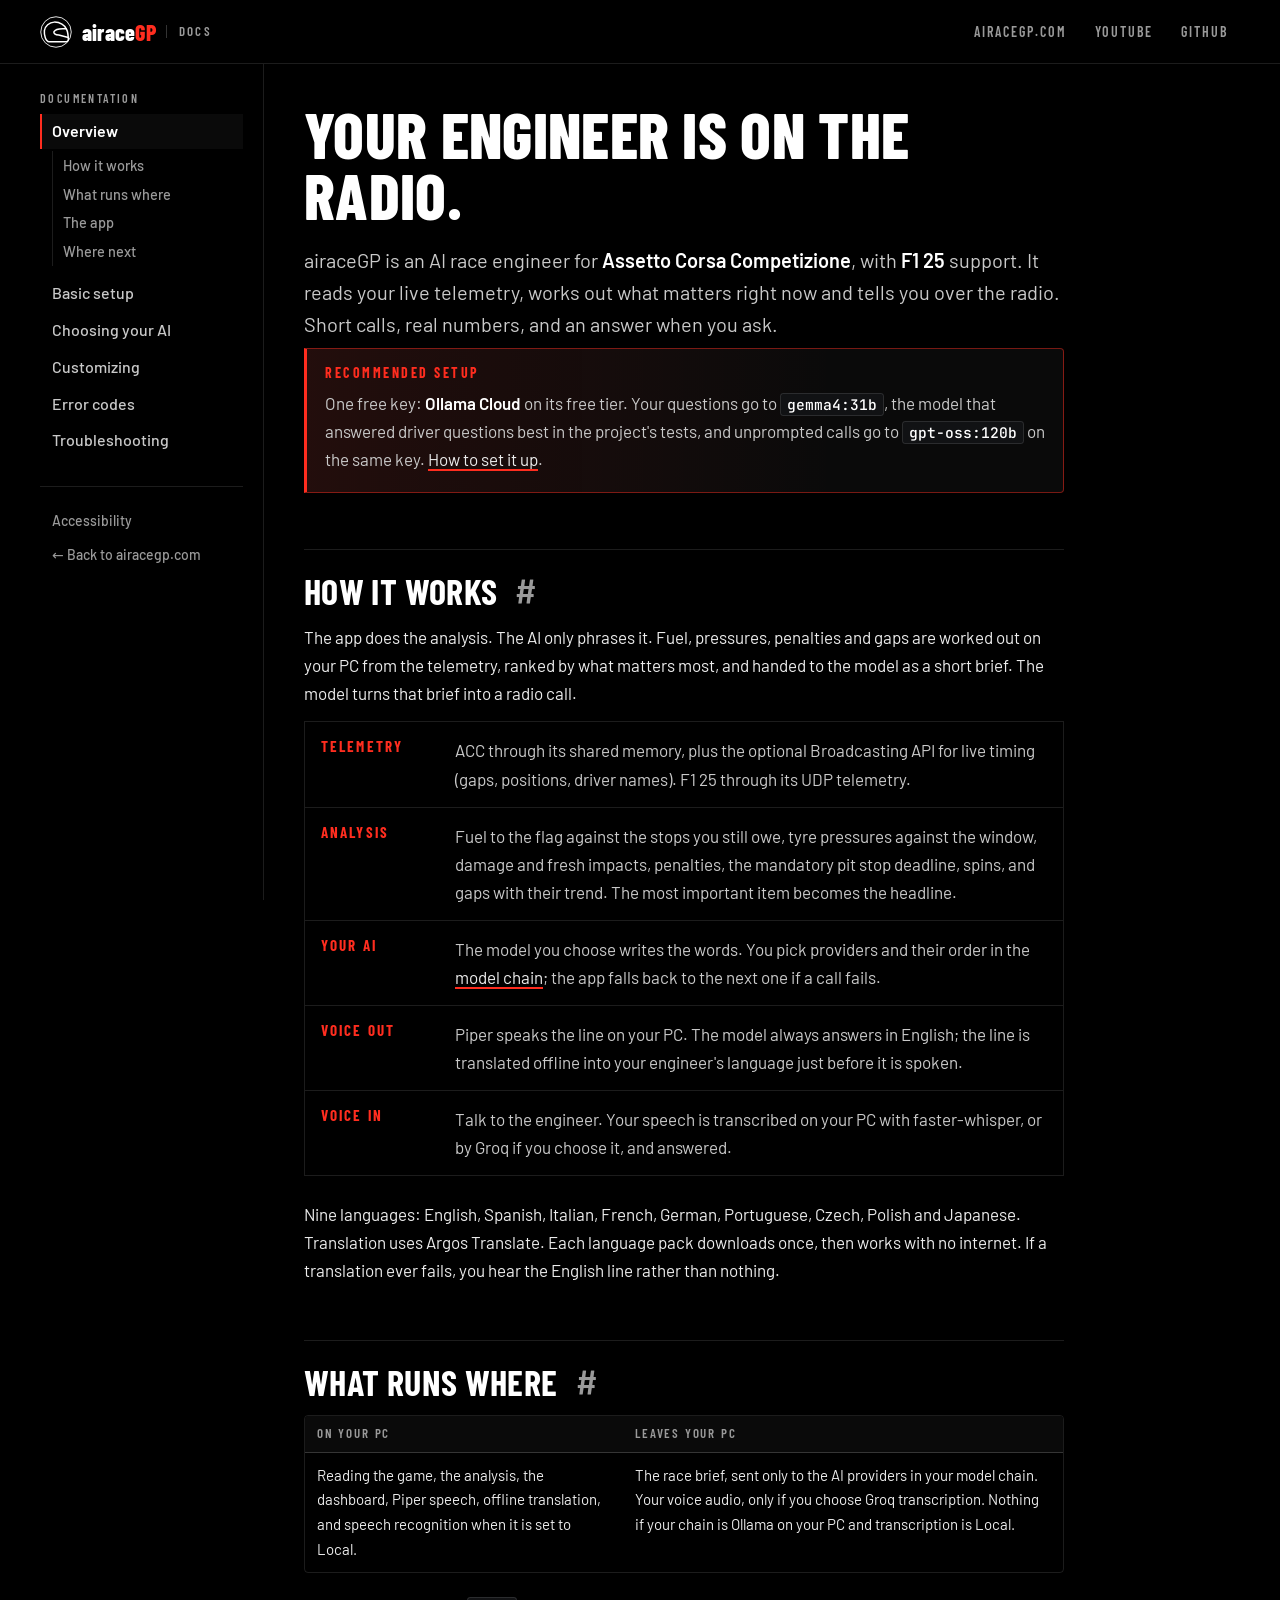
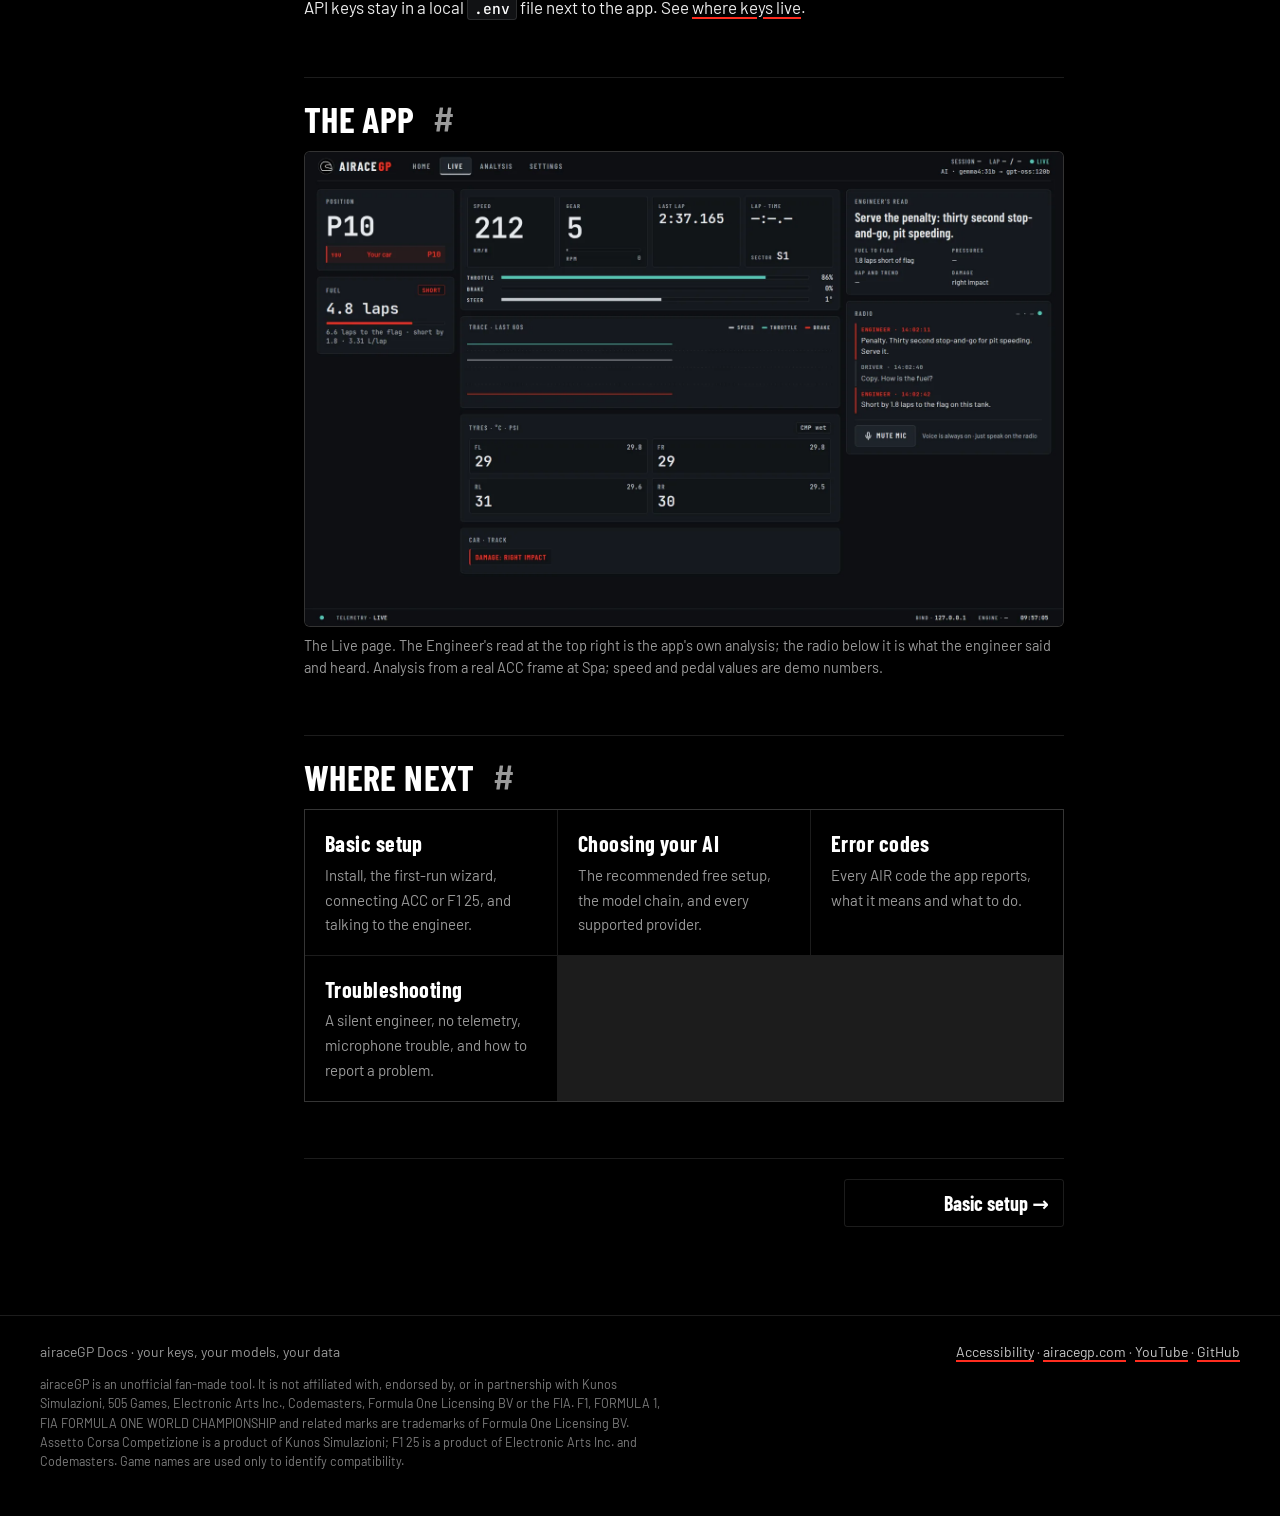
==== commit 630a6ea2: "Docs: Customizing page, error codes regenerated (46 codes) errors.html regenerated from the app's er" ====
--- a/index.html
+++ b/index.html
@@ -61,6 +61,7 @@
         </li>
         <li><a href="setup.html">Basic setup</a></li>
         <li><a href="ai.html">Choosing your AI</a></li>
+        <li><a href="customizing.html">Customizing</a></li>
         <li><a href="errors.html">Error codes</a></li>
         <li><a href="troubleshooting.html">Troubleshooting</a></li>
       </ol>
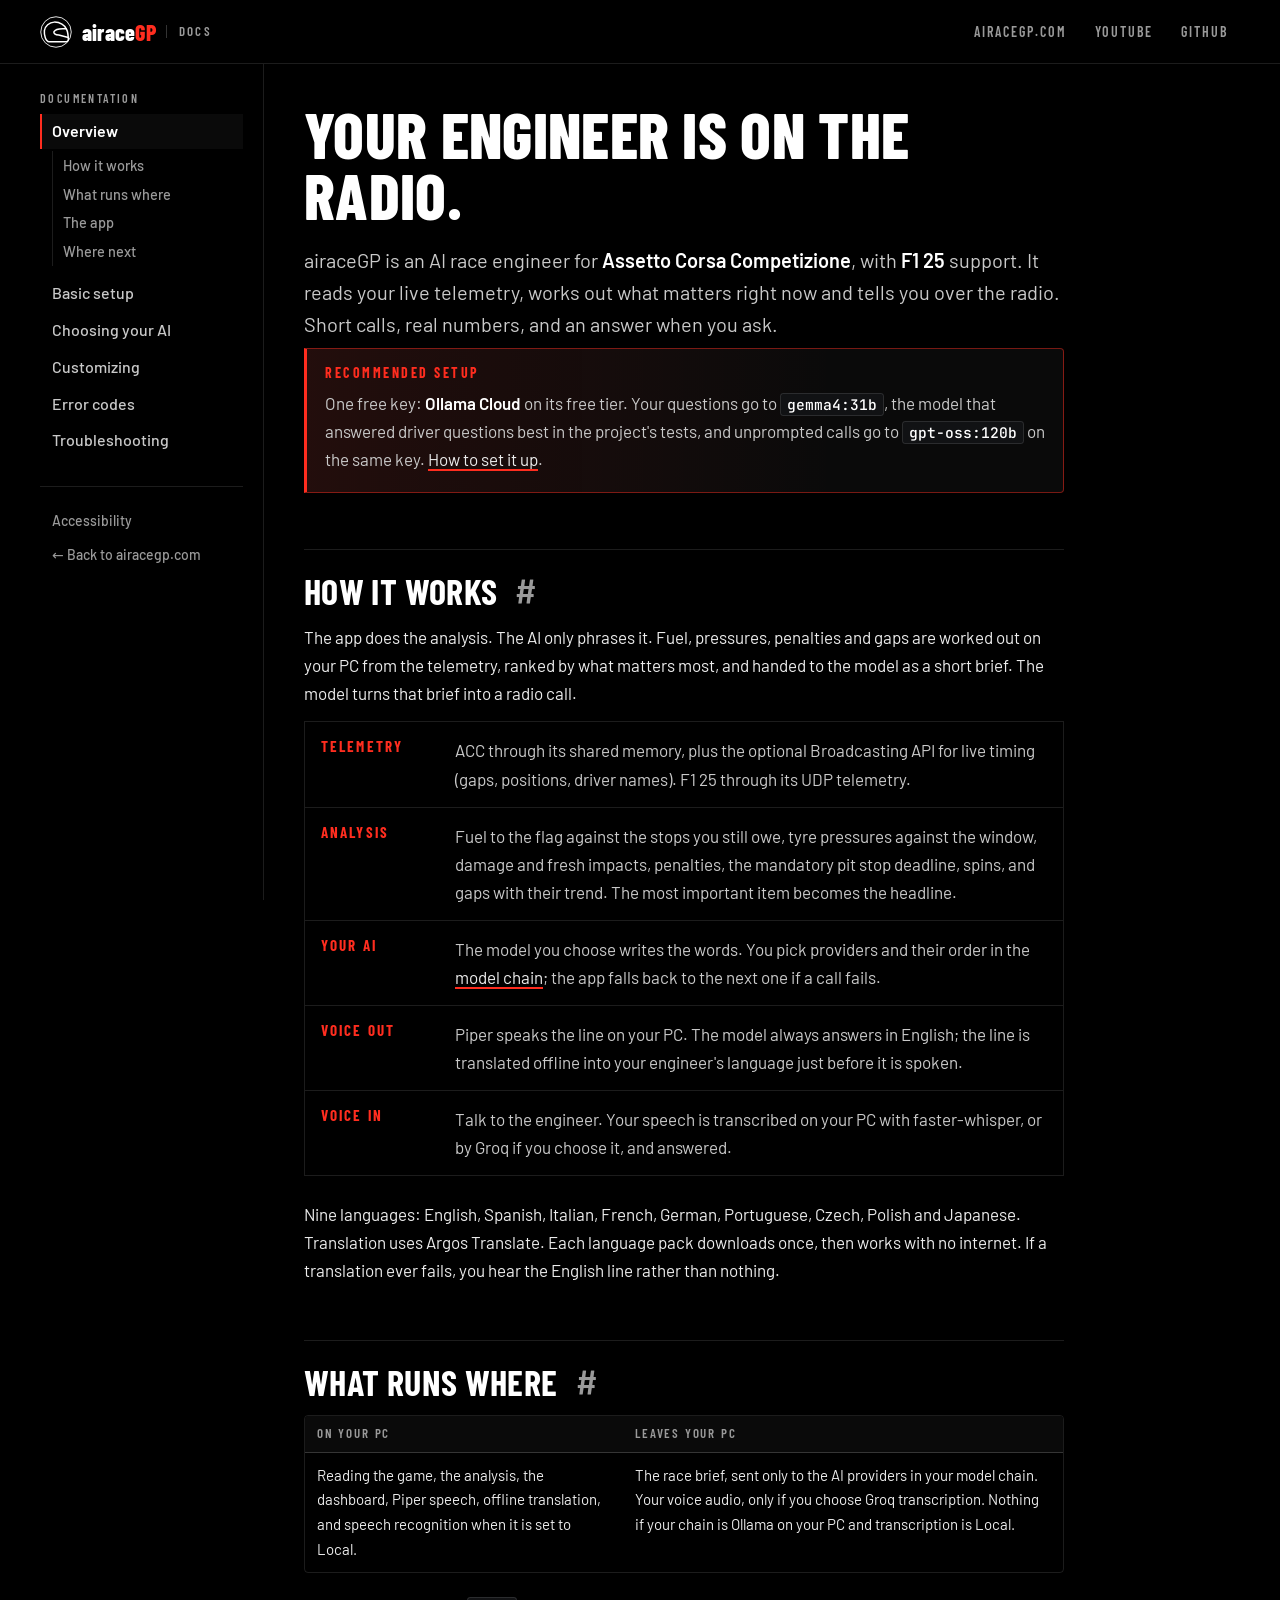
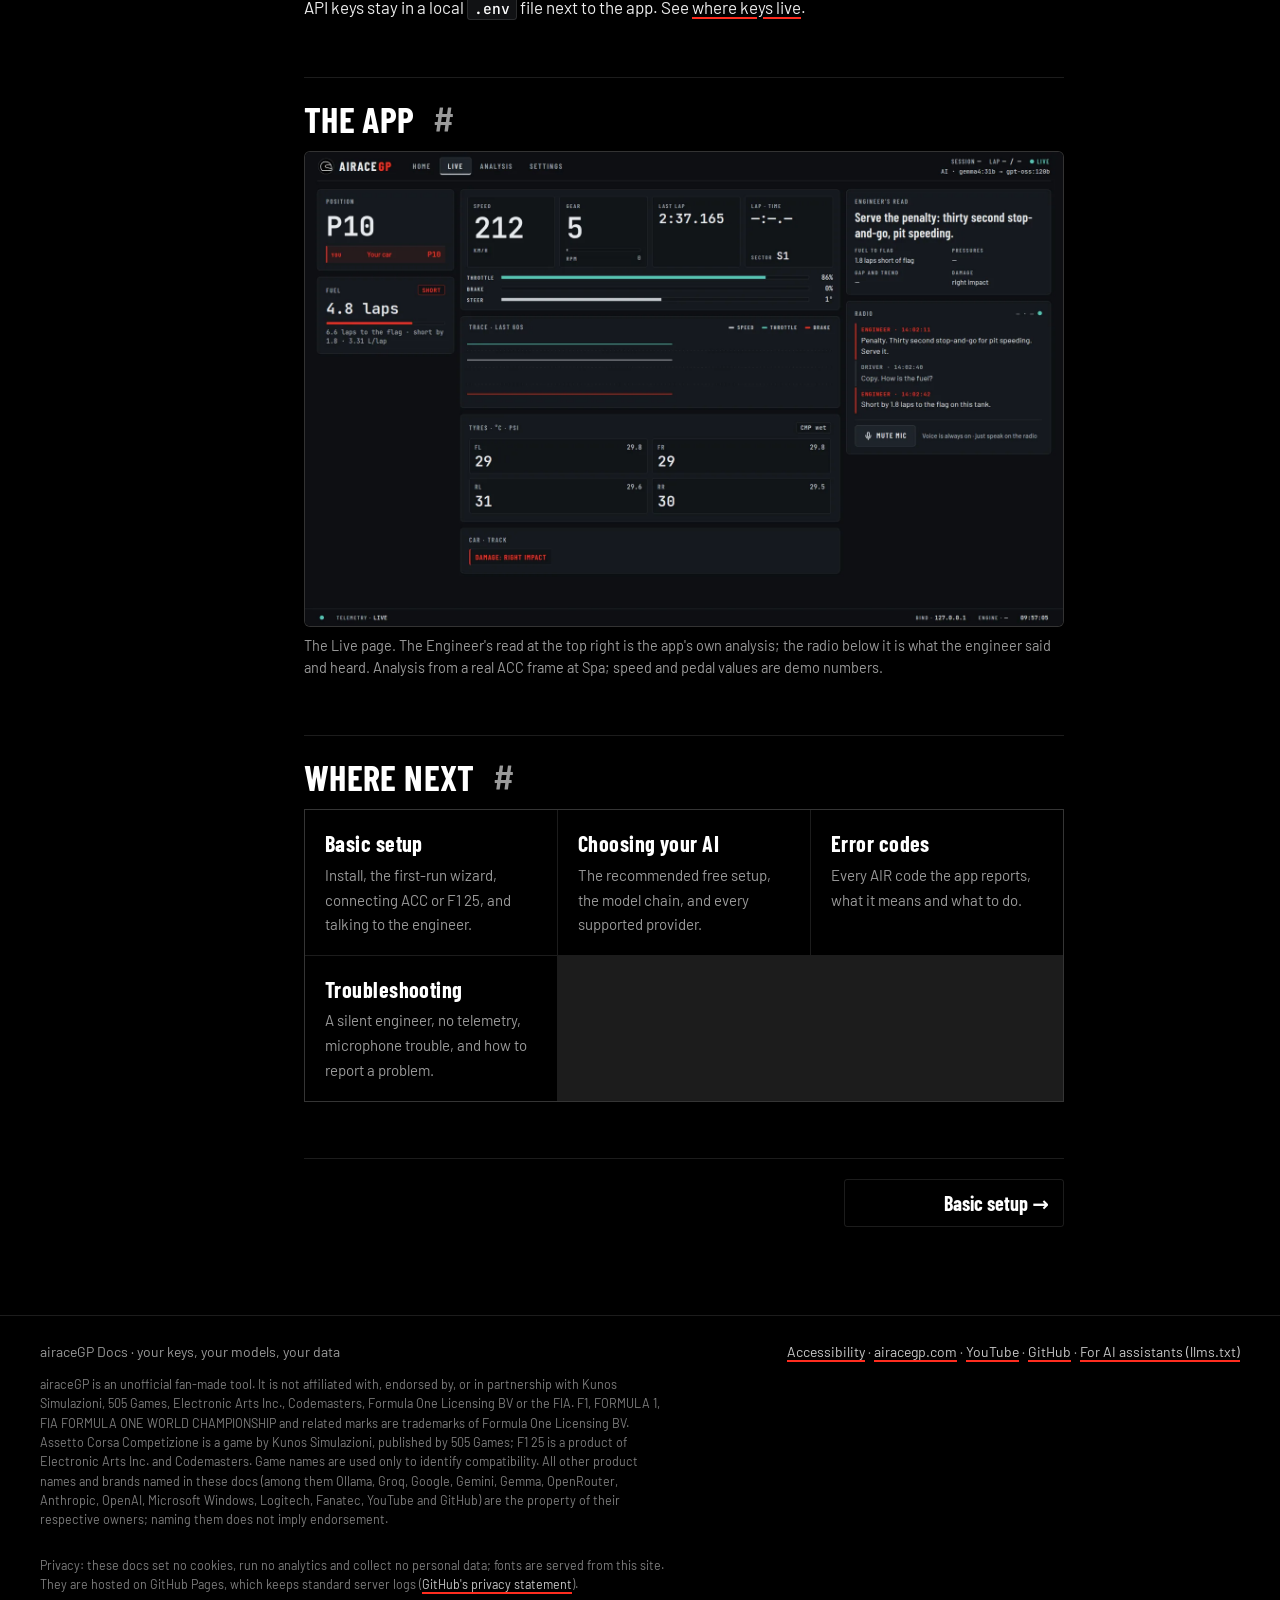
==== commit 33c4eef8: "Legal pass, push to talk, voices, AIR-308, llms.txt link - Every page footer: privacy note (no cooki" ====
--- a/index.html
+++ b/index.html
@@ -6,6 +6,7 @@
 <title>airaceGP Docs · Your AI race engineer</title>
 <meta name="description" content="Documentation for airaceGP, the AI race engineer for Assetto Corsa Competizione and F1 25: setup, choosing your AI, error codes and troubleshooting." />
 <link rel="canonical" href="https://docs.airacegp.com/" />
+<link rel="alternate" type="text/markdown" href="https://airacegp.com/llms.txt" title="airaceGP for AI assistants (llms.txt)" />
 <meta name="theme-color" content="#000000" />
 <meta property="og:type" content="website" />
 <meta property="og:site_name" content="airaceGP Docs" />
@@ -150,12 +151,17 @@
 <footer class="foot">
   <div class="foot-in">
     <span>airaceGP Docs &middot; your keys, your models, your data</span>
-    <span><a href="accessibility.html">Accessibility</a> &middot; <a href="https://airacegp.com/">airacegp.com</a> &middot; <a href="https://www.youtube.com/@pmech-yt">YouTube</a> &middot; <a href="https://github.com/nothing-gpu">GitHub</a></span>
+    <span><a href="accessibility.html">Accessibility</a> &middot; <a href="https://airacegp.com/">airacegp.com</a> &middot; <a href="https://www.youtube.com/@pmech-yt">YouTube</a> &middot; <a href="https://github.com/nothing-gpu">GitHub</a> &middot; <a href="https://airacegp.com/llms.txt">For AI assistants (llms.txt)</a></span>
     <p class="legal">airaceGP is an unofficial fan-made tool. It is not affiliated with, endorsed by, or in partnership with
     Kunos Simulazioni, 505 Games, Electronic Arts Inc., Codemasters, Formula One Licensing BV or the FIA.
     F1, FORMULA 1, FIA FORMULA ONE WORLD CHAMPIONSHIP and related marks are trademarks of Formula One Licensing BV.
-    Assetto Corsa Competizione is a product of Kunos Simulazioni; F1 25 is a product of Electronic Arts Inc. and Codemasters.
-    Game names are used only to identify compatibility.</p>
+    Assetto Corsa Competizione is a game by Kunos Simulazioni, published by 505 Games; F1 25 is a product of Electronic Arts Inc. and Codemasters.
+    Game names are used only to identify compatibility. All other product names and brands named in these docs (among them Ollama, Groq,
+    Google, Gemini, Gemma, OpenRouter, Anthropic, OpenAI, Microsoft Windows, Logitech, Fanatec, YouTube and GitHub) are the property of their respective owners;
+    naming them does not imply endorsement.</p>
+    <p class="legal">Privacy: these docs set no cookies, run no analytics and collect no personal data; fonts are served from this site.
+    They are hosted on GitHub Pages, which keeps standard server logs
+    (<a href="https://docs.github.com/en/site-policy/privacy-policies/github-general-privacy-statement">GitHub's privacy statement</a>).</p>
   </div>
 </footer>
 <script src="assets/docs.js" defer></script>
--- a/assets/docs.css
+++ b/assets/docs.css
@@ -200,7 +200,7 @@
 .lvl.info{color:var(--info)}
 .err dl{display:grid;grid-template-columns:minmax(0,1fr);gap:2px 0;margin:0}
 .err dt{font:600 12px/1.2 var(--disp);letter-spacing:.18em;text-transform:uppercase;color:var(--muted);margin-top:6px}
-.err dd{margin:2px 0 10px;color:var(--soft)}
+.err dd{margin:2px 0 10px;color:var(--soft);overflow-wrap:anywhere}
 .err dd.fix{color:#fff}
 .gen-note{font-size:14px;color:var(--muted)}
 
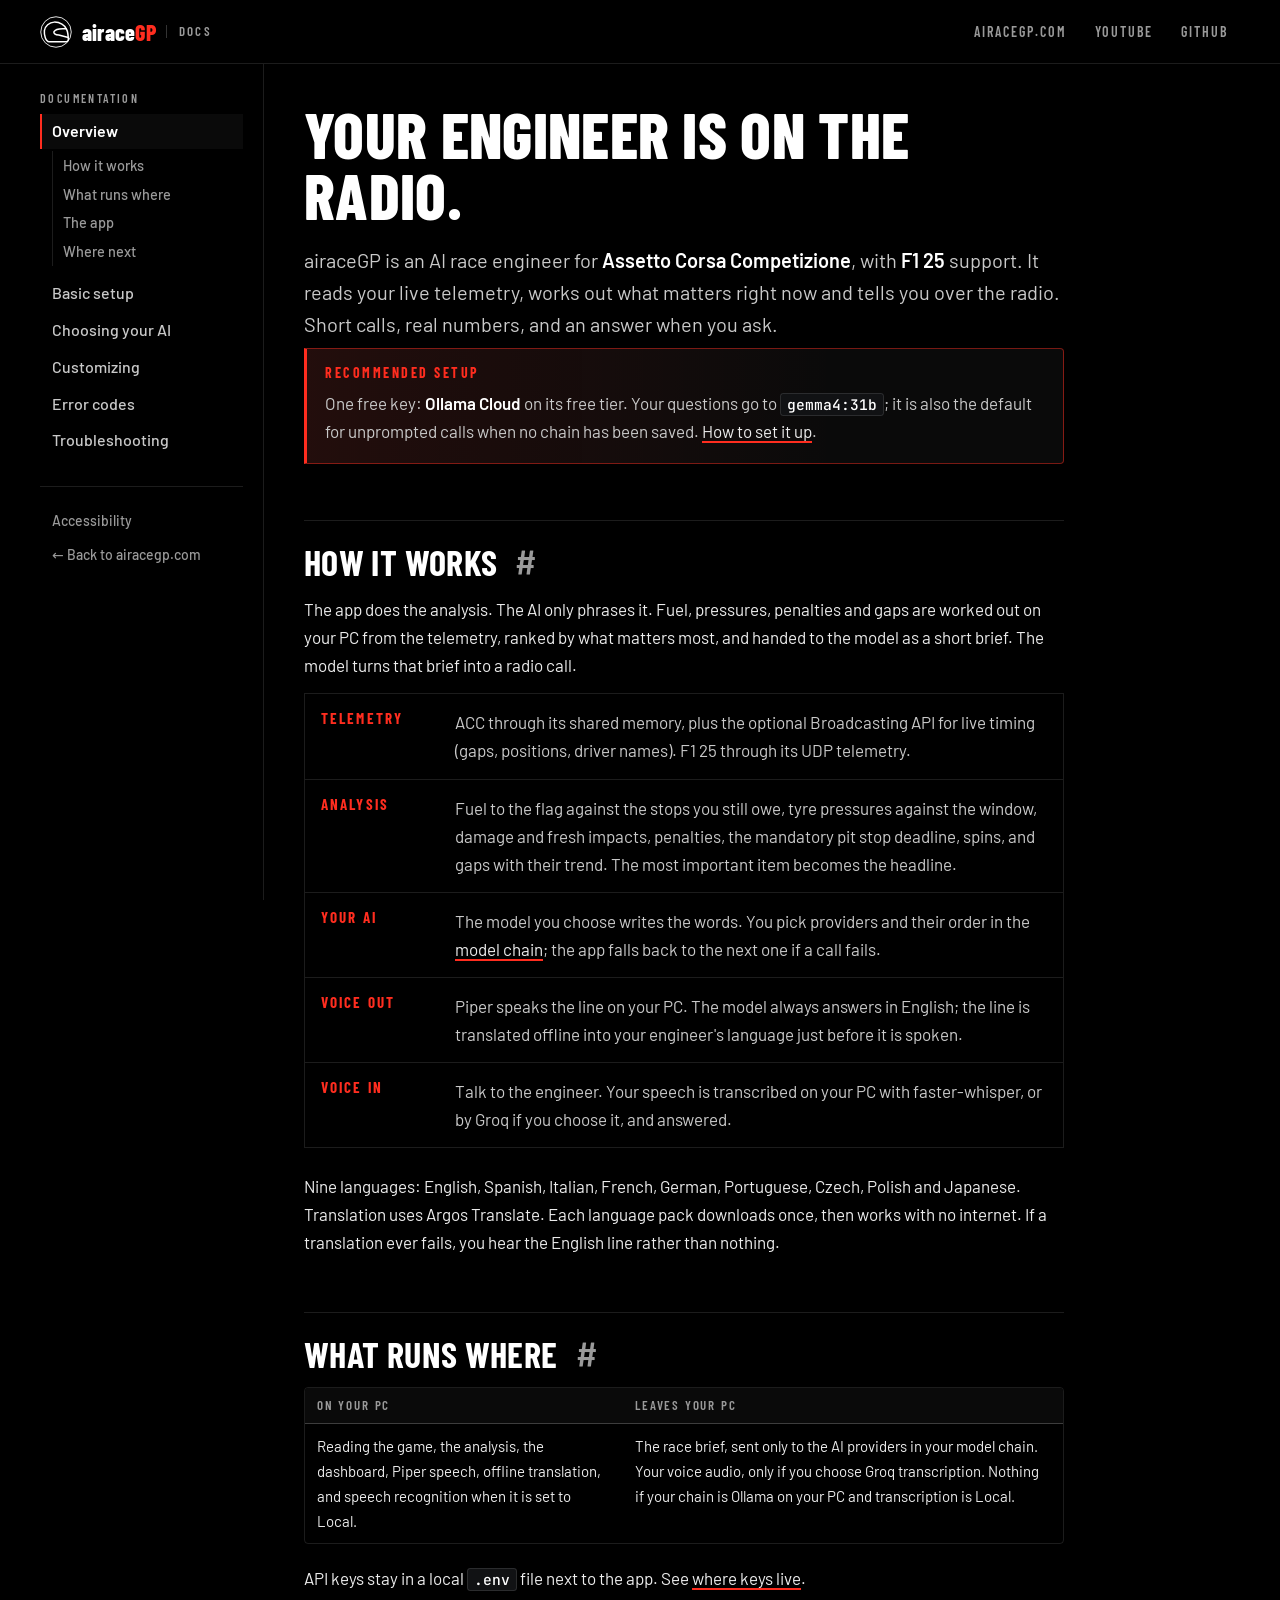
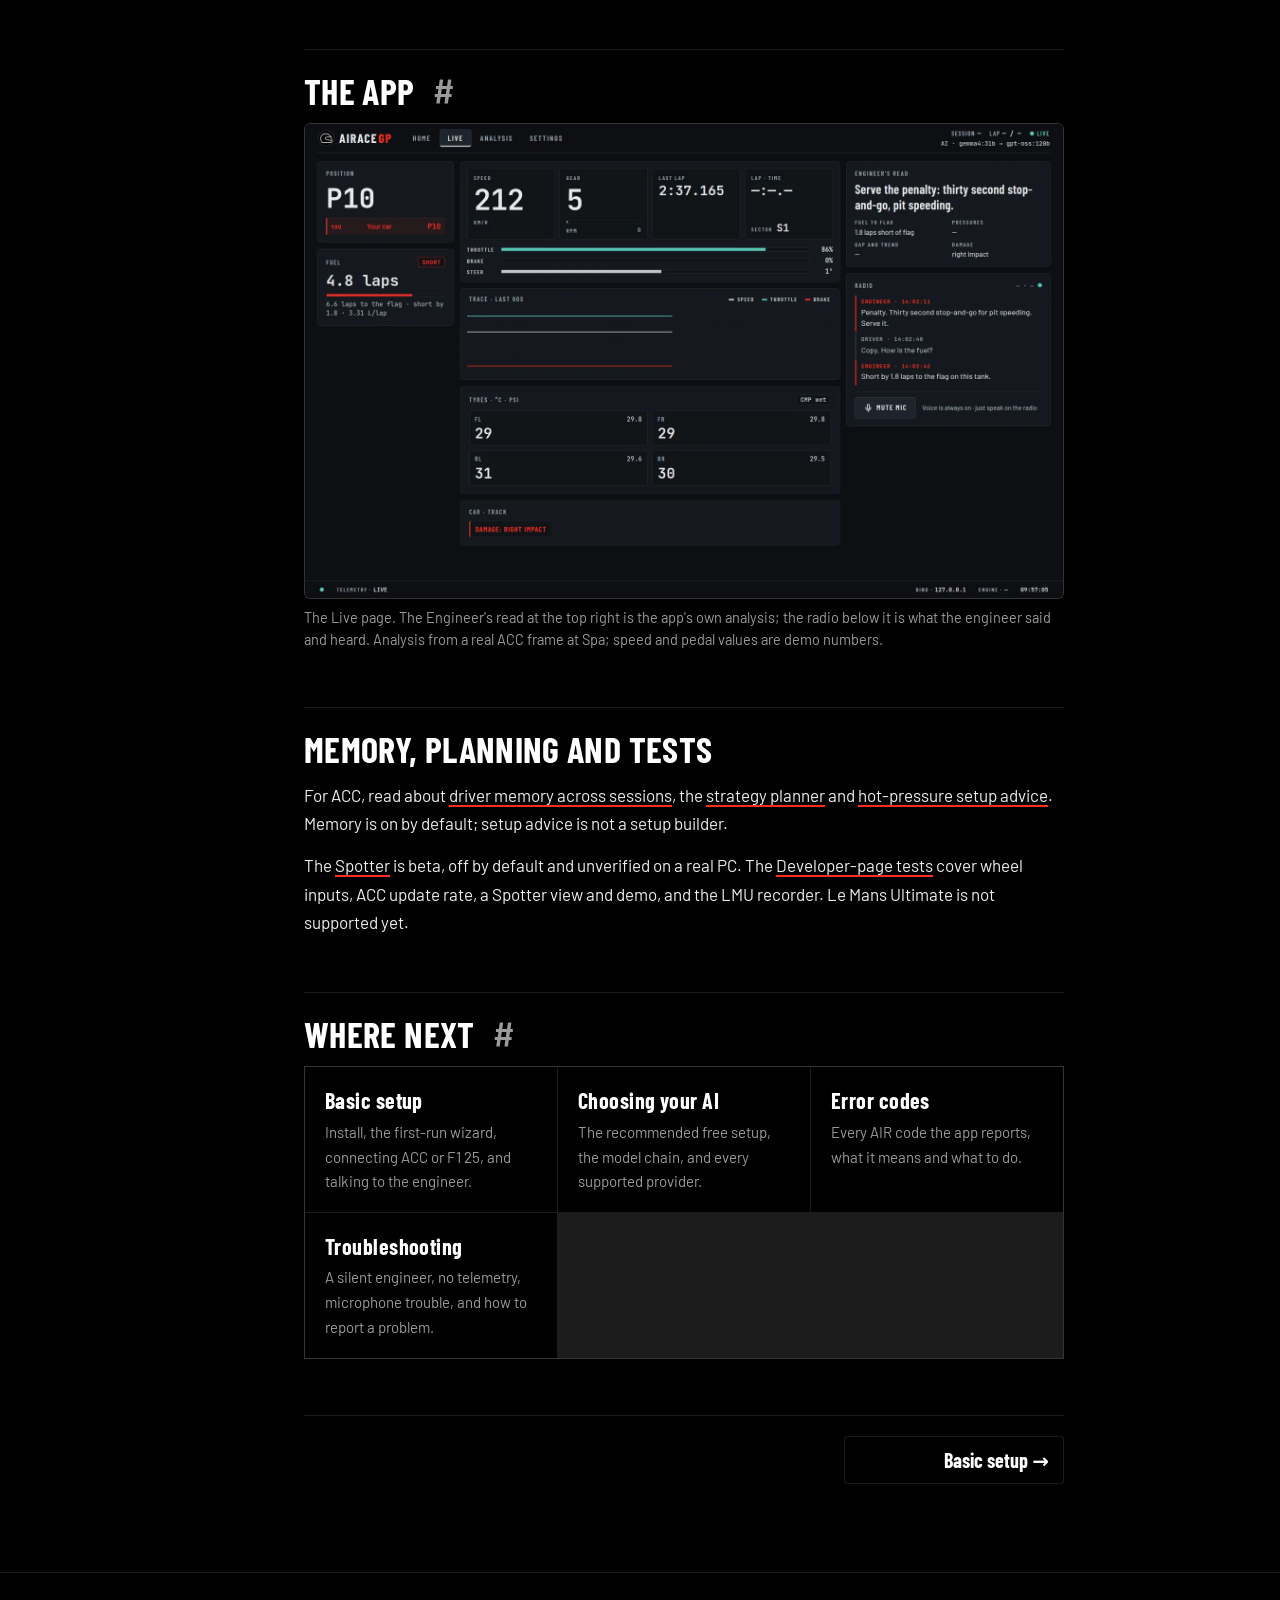
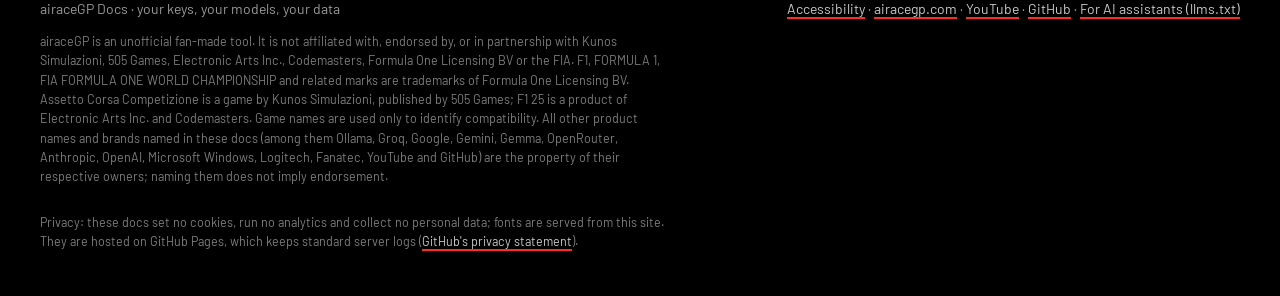
==== commit 5faa9a45: "Document current features, settings and developer test limits Add sourced ACC memory, strategy, pres" ====
--- a/index.html
+++ b/index.html
@@ -84,8 +84,7 @@
   <div class="callout rec">
     <p class="callout-title">Recommended setup</p>
     <p>One free key: <strong>Ollama Cloud</strong> on its free tier. Your questions go to
-    <code>gemma4:31b</code>, the model that answered driver questions best in the project's tests, and
-    unprompted calls go to <code>gpt-oss:120b</code> on the same key.
+    <code>gemma4:31b</code>; it is also the default for unprompted calls when no chain has been saved.
     <a href="ai.html#recommended-setup">How to set it up</a>.</p>
   </div>
 
@@ -133,6 +132,15 @@
     values are demo numbers.</figcaption>
   </figure>
 
+  <h2 id="new-features">Memory, planning and tests</h2>
+  <p>For ACC, read about <a href="customizing.html#memory">driver memory across sessions</a>,
+  the <a href="customizing.html#strategy">strategy planner</a> and
+  <a href="customizing.html#setup-advice">hot-pressure setup advice</a>. Memory is on by default;
+  setup advice is not a setup builder.</p>
+  <p>The <a href="customizing.html#spotter">Spotter</a> is beta, off by default and unverified on a real PC.
+  The <a href="customizing.html#dev">Developer-page tests</a> cover wheel inputs, ACC update rate,
+  a Spotter view and demo, and the LMU recorder. Le Mans Ultimate is not supported yet.</p>
+
   <h2 id="next">Where next <a class="h-anchor" href="#next" aria-label="Link to section: Where next">#</a></h2>
   <div class="cards">
     <a class="card" href="setup.html"><h3>Basic setup</h3><p>Install, the first-run wizard, connecting ACC or F1 25, and talking to the engineer.</p></a>
--- a/assets/docs.css
+++ b/assets/docs.css
@@ -81,7 +81,8 @@
   .shell{grid-template-columns:minmax(0,1fr)}
   .menu-btn{display:inline-flex;align-items:center}
   .top-links{display:none}
-  .side{display:none;position:fixed;top:var(--head);left:0;right:0;bottom:0;max-height:none;z-index:40;background:#000;border-right:0;padding:20px var(--gutter) 40px}
+  /* A long menu must scroll within the viewport, never grow under the header. */
+  .side{height:calc(100dvh - var(--head));min-height:0;align-self:auto;display:none;position:fixed;top:var(--head);left:0;right:0;bottom:0;max-height:none;z-index:40;background:#000;border-right:0;padding:20px var(--gutter) 40px}
   .side.open{display:block}
   .side a{font-size:18px;padding:11px 10px}
   .side .sub a{font-size:16px;padding:8px 10px}
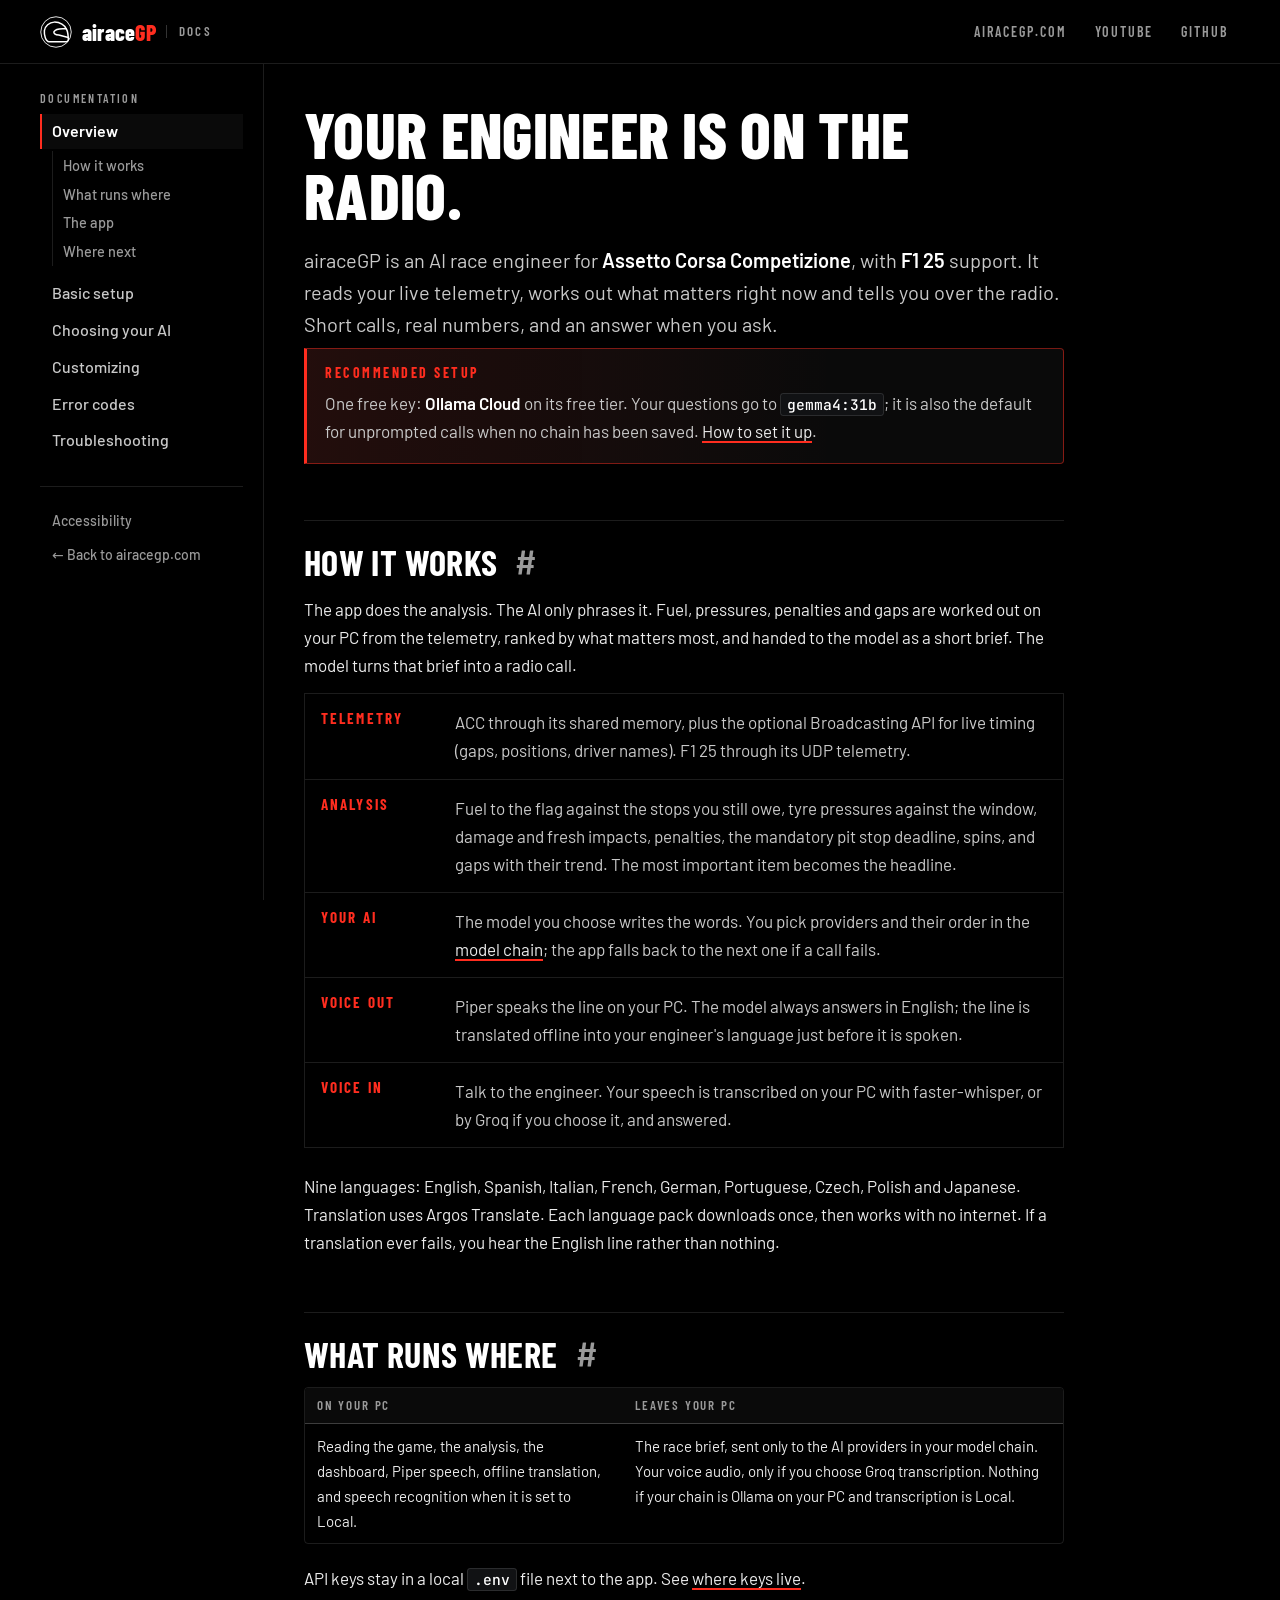
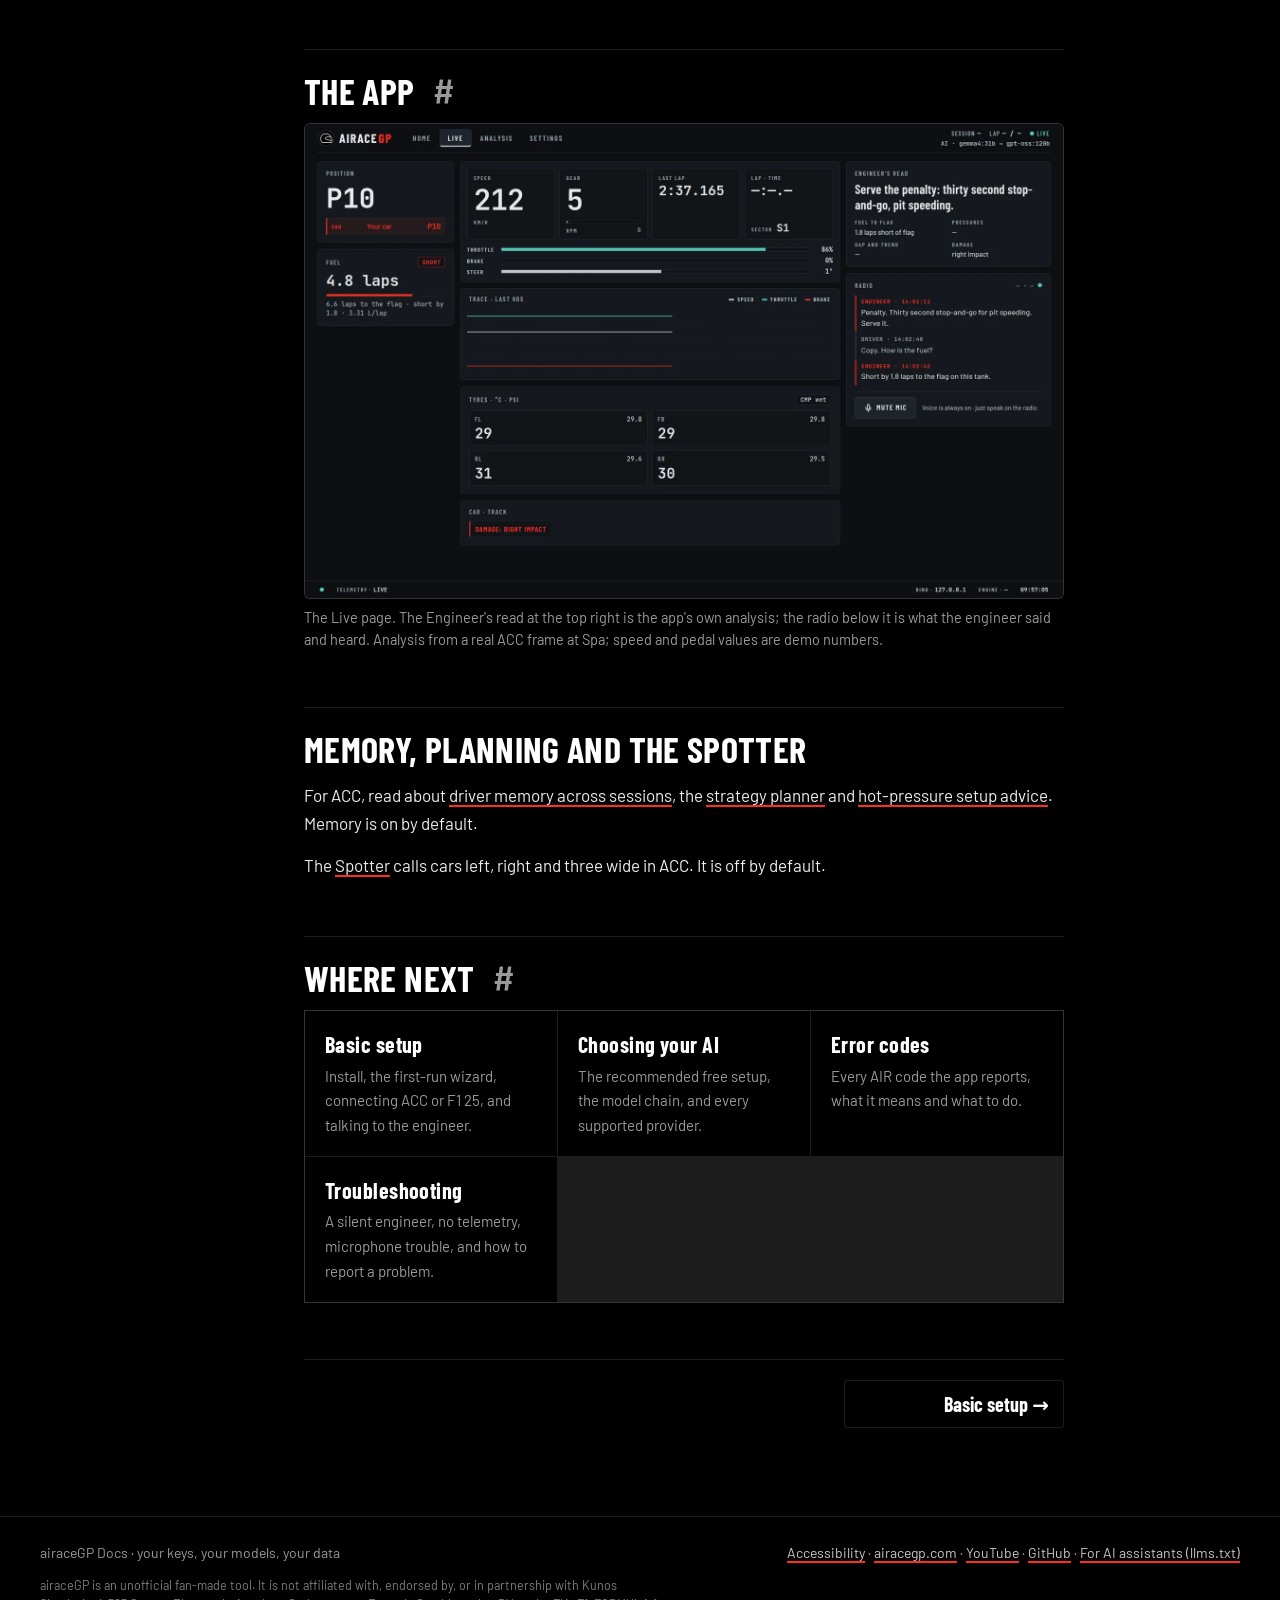
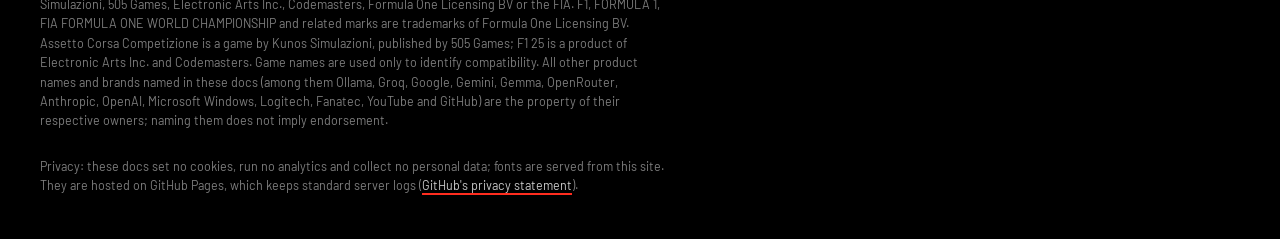
==== commit e1007acd: "docs.airacegp.com says nothing about what is not done: no beta, unverified, tester or developer note" ====
--- a/index.html
+++ b/index.html
@@ -132,14 +132,11 @@
     values are demo numbers.</figcaption>
   </figure>
 
-  <h2 id="new-features">Memory, planning and tests</h2>
+  <h2 id="new-features">Memory, planning and the Spotter</h2>
   <p>For ACC, read about <a href="customizing.html#memory">driver memory across sessions</a>,
   the <a href="customizing.html#strategy">strategy planner</a> and
-  <a href="customizing.html#setup-advice">hot-pressure setup advice</a>. Memory is on by default;
-  setup advice is not a setup builder.</p>
-  <p>The <a href="customizing.html#spotter">Spotter</a> is beta, off by default and unverified on a real PC.
-  The <a href="customizing.html#dev">Developer-page tests</a> cover wheel inputs, ACC update rate,
-  a Spotter view and demo, and the LMU recorder. Le Mans Ultimate is not supported yet.</p>
+  <a href="customizing.html#setup-advice">hot-pressure setup advice</a>. Memory is on by default.</p>
+  <p>The <a href="customizing.html#spotter">Spotter</a> calls cars left, right and three wide in ACC. It is off by default.</p>
 
   <h2 id="next">Where next <a class="h-anchor" href="#next" aria-label="Link to section: Where next">#</a></h2>
   <div class="cards">
